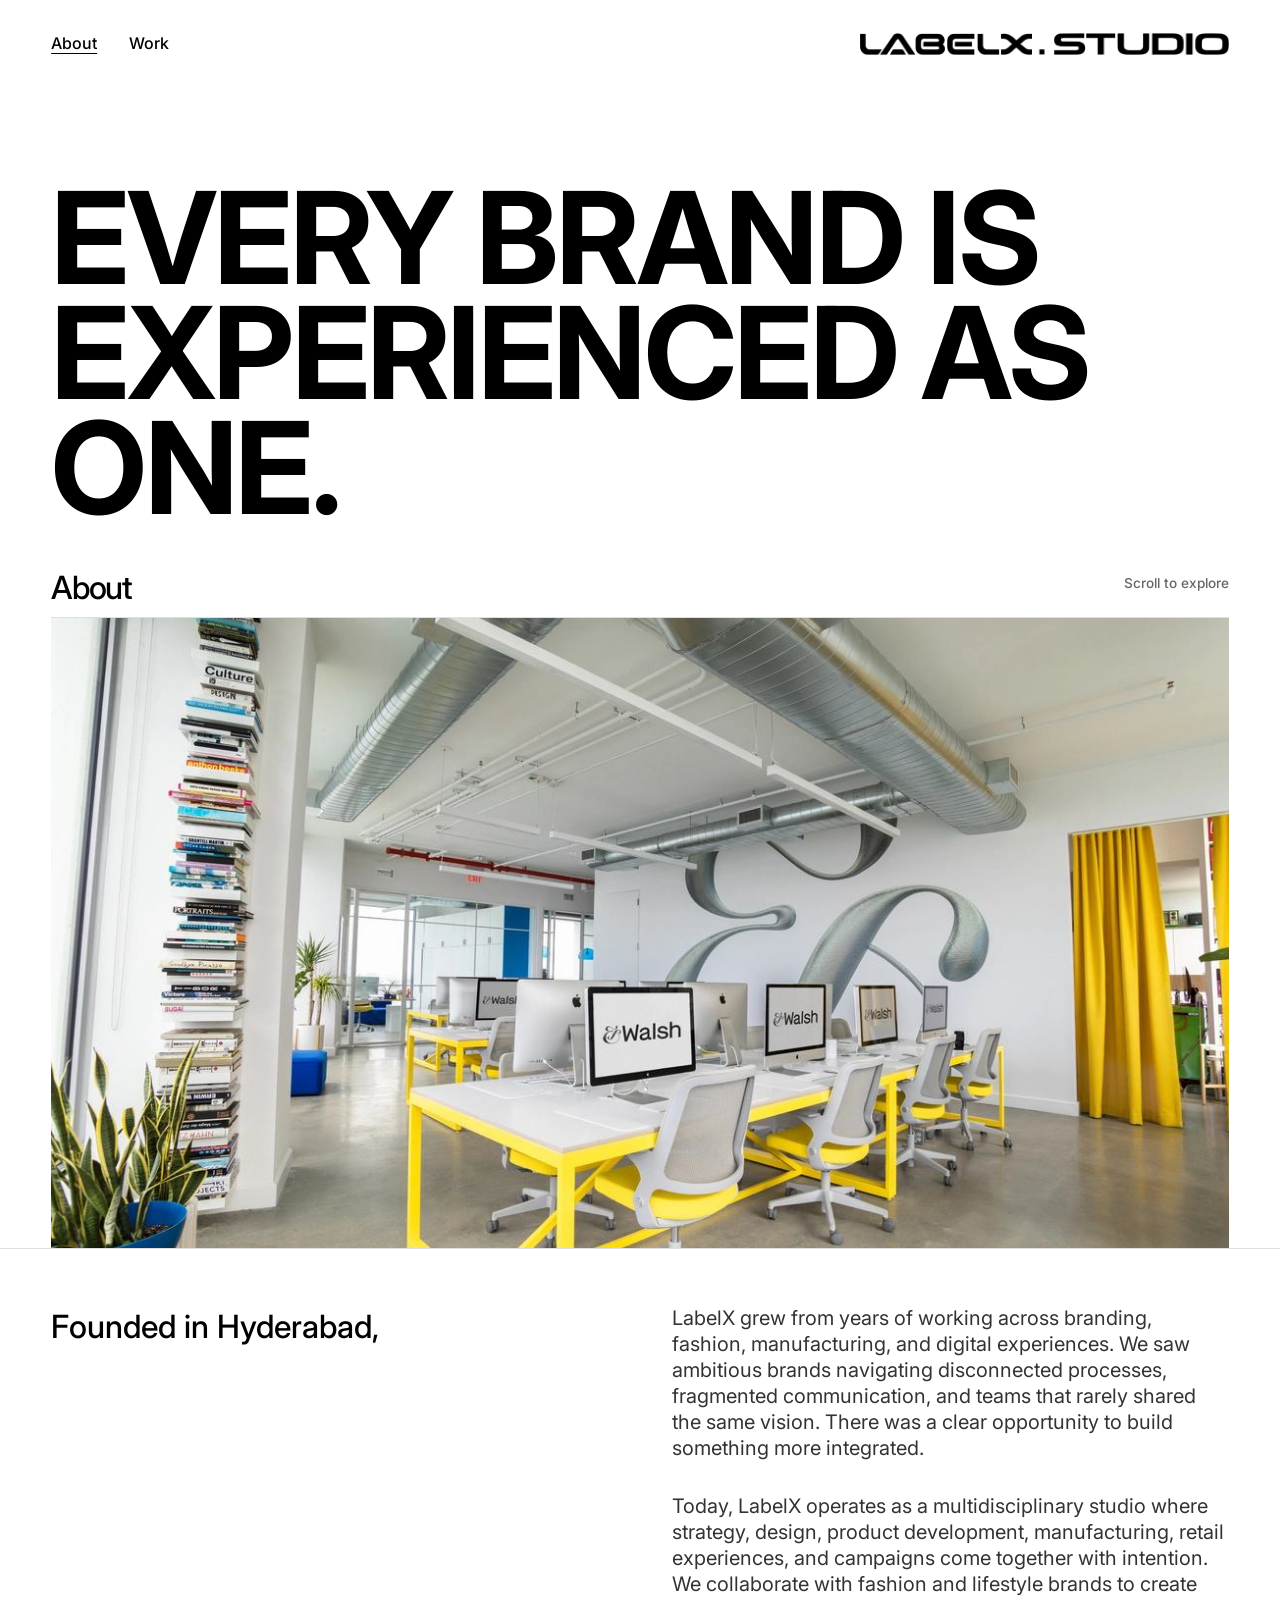
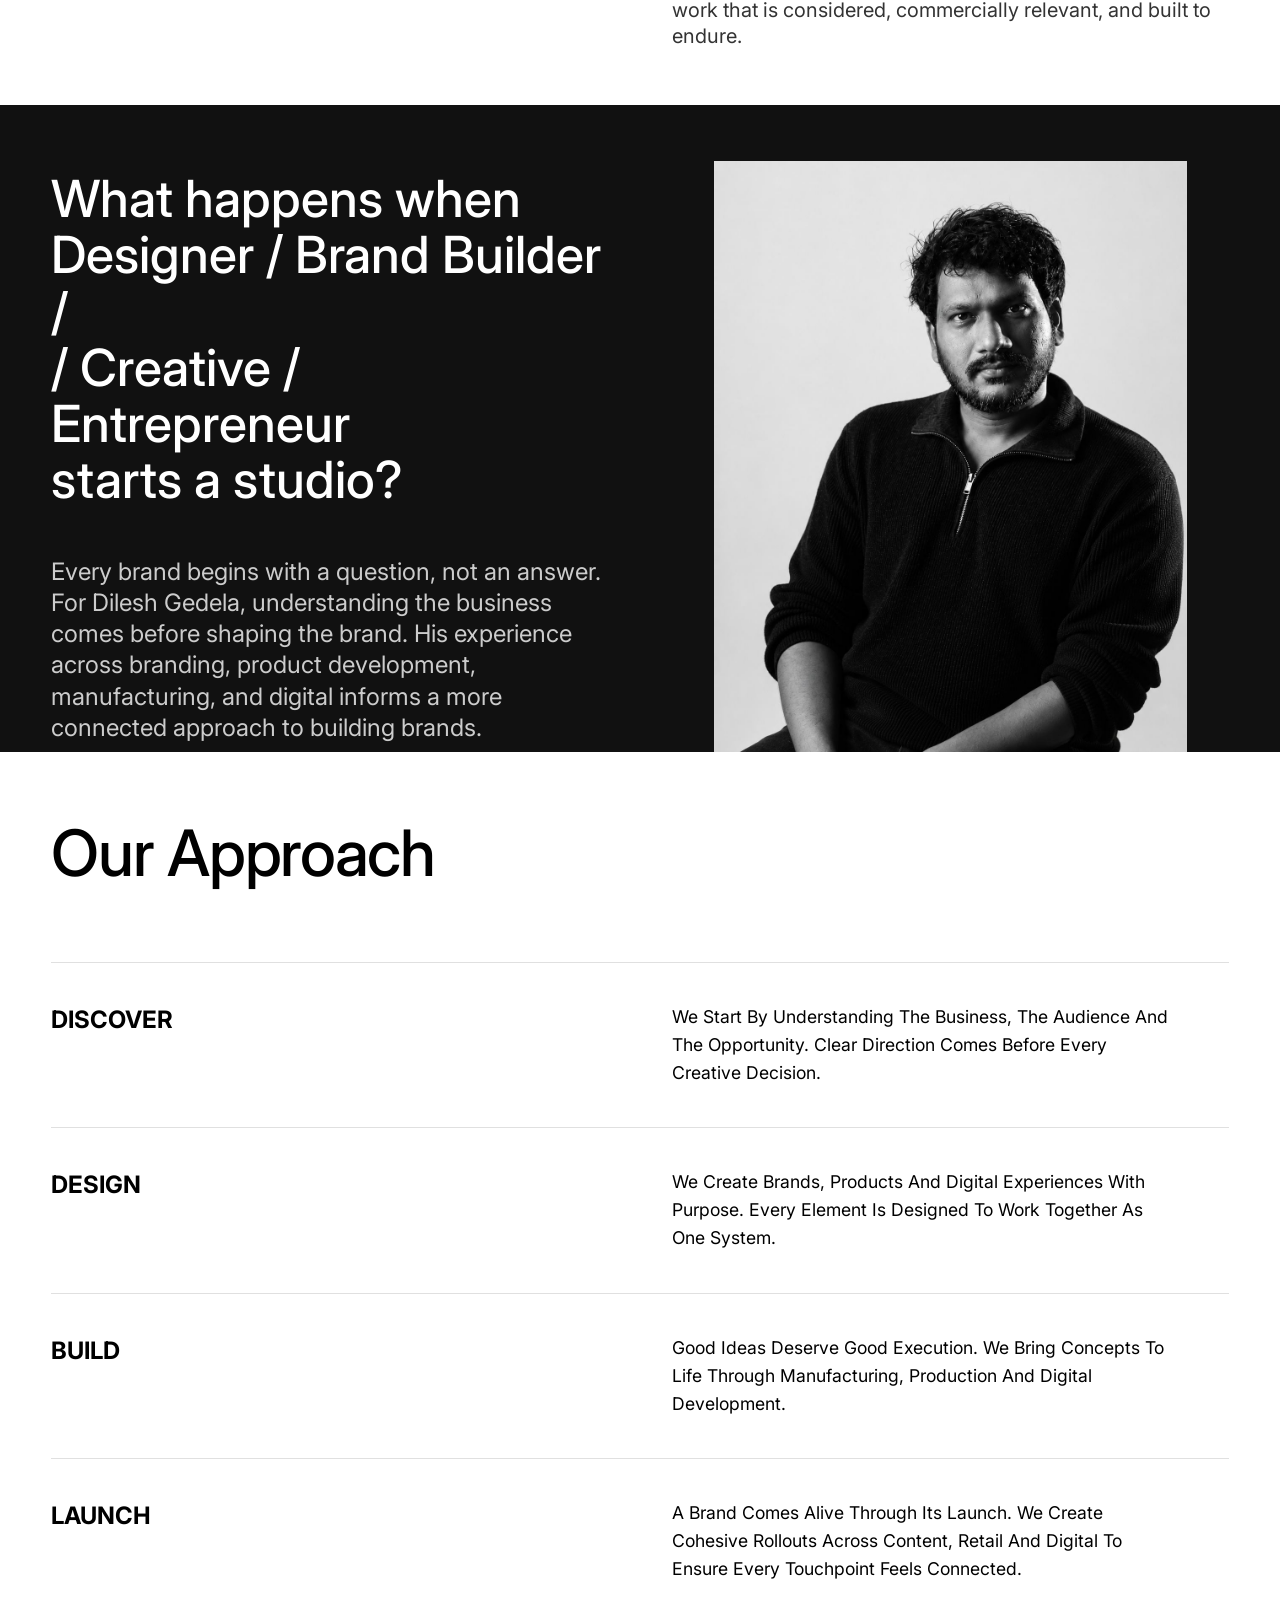
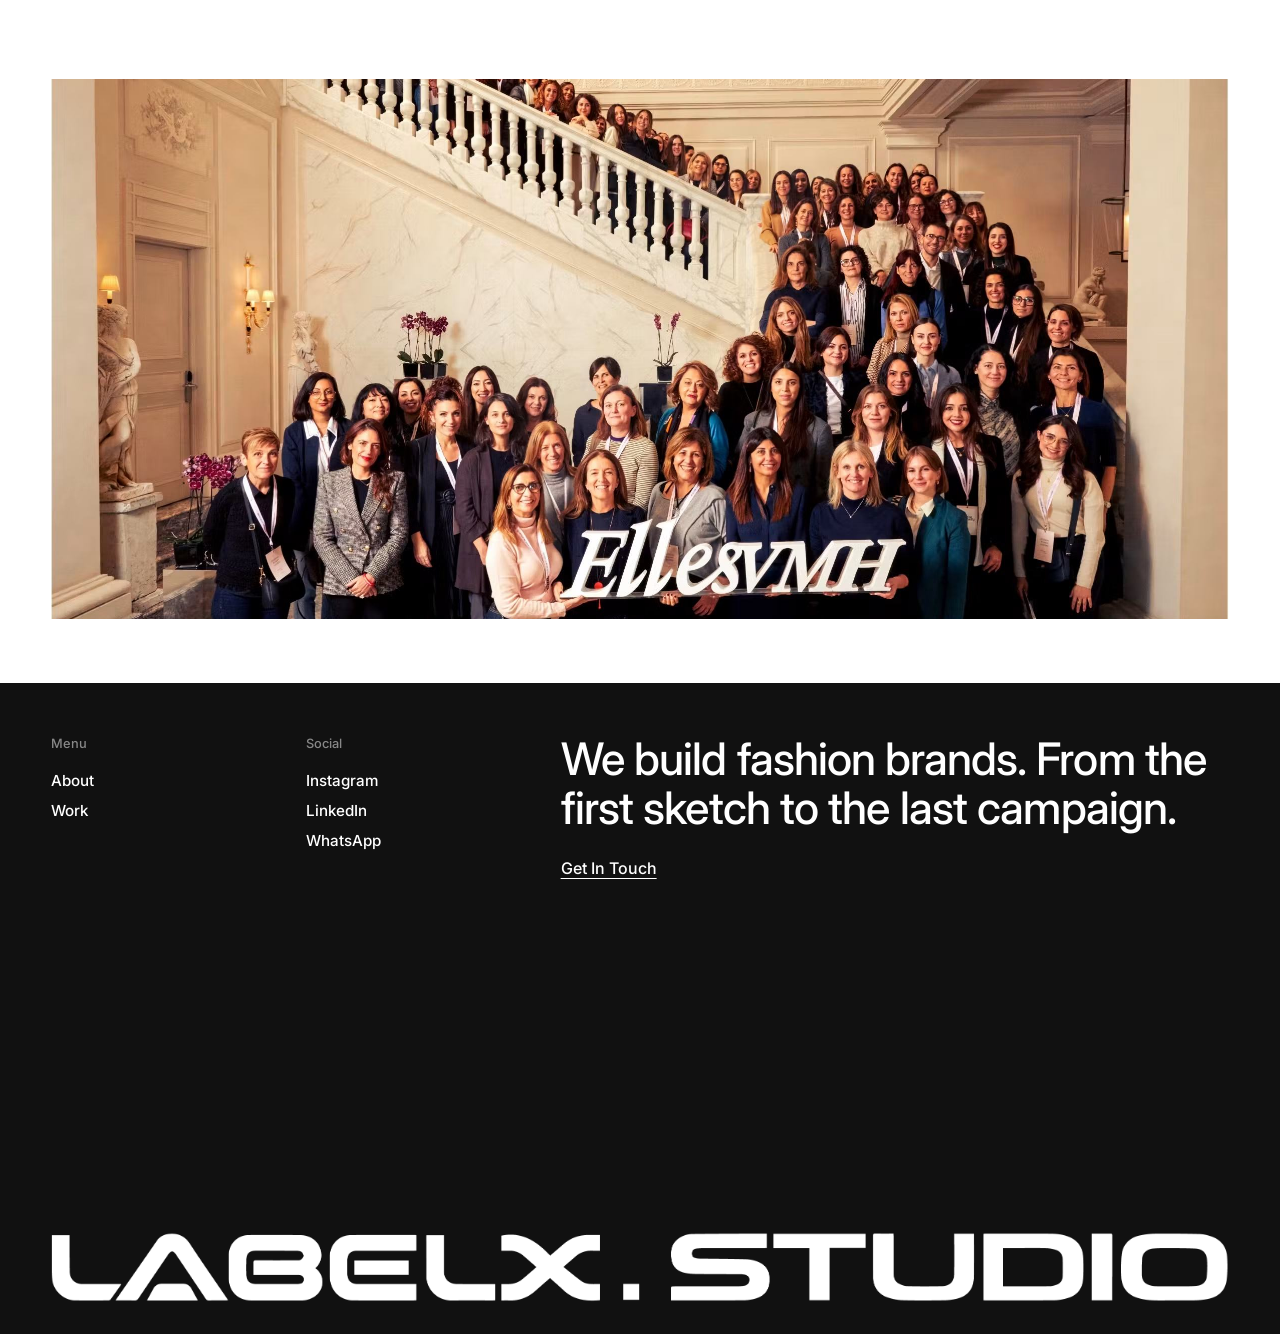
==== about.html @ 1903c041 "Add files via upload" ====
<!DOCTYPE html>
<html lang="en">

<head>
  <meta charset="UTF-8" />
  <meta name="viewport" content="width=device-width, initial-scale=1.0" />
  <title>About Ã¢â‚¬â€ LabelX Studio</title>
  <link href="https://fonts.googleapis.com/css2?family=Space+Grotesk:wght@300;400;500;600;700&display=swap"
    rel="stylesheet" />
  <link rel="stylesheet" href="styles.css" />
</head>

<body>

  <!-- Navigation -->
  <nav class="main-nav">
    <div class="nav-links">
      <a href="about.html" class="active">About</a>
      <a href="work.html">Work</a>
    </div>
    <div class="nav-logo">
      <a href="index.html">
        <img src="assets/images/Logo_Top.png" alt="LabelX Studio" style="height: 22px; object-fit: contain;">
      </a>
    </div>
    <div class="hamburger"><span></span><span></span><span></span></div>
  </nav>

  <!-- Hero Section -->
  <section class="labelx-about-hero">
    <div class="hero-top-section">
      <div class="hero-right-text">
        <p>EVERY BRAND IS EXPERIENCED AS ONE.</p>
      </div>
    </div>
    <div class="hero-bottom-section">
      <h1 class="huge-about-text">About</h1>
      <span class="scroll-explore-text">Scroll to explore</span>
    </div>
    <div class="labelx-hero-image">
      <img src="assets/images/about_us_img0.jpeg" alt="LabelX Studio Space" />
    </div>
  </section>

  <!-- Introduction Block -->
  <section class="labelx-intro-block">
    <div class="labelx-intro-grid">
      <div class="intro-left">
        <h2>Founded in Hyderabad,</h2>
      </div>
      <div class="intro-right">
        <p>LabelX grew from years of working across branding, fashion, manufacturing, and digital experiences. We saw
          ambitious brands navigating disconnected processes, fragmented communication, and teams that rarely shared the
          same vision. There was a clear opportunity to build something more integrated.</p>
        <p>Today, LabelX operates as a multidisciplinary studio where strategy, design, product development,
          manufacturing, retail experiences, and campaigns come together with intention. We collaborate with fashion and
          lifestyle brands to create work that is considered, commercially relevant, and built to endure.</p>
      </div>
    </div>
  </section>

  <!-- Founder Section -->
  <section class="labelx-founder-section section-dark">
    <div class="founder-grid">
      <div class="founder-left">
        <h2 class="founder-question">What happens when<br>Designer / Brand Builder /<br>/ Creative /
          Entrepreneur<br>starts a studio?</h2>
        <div class="founder-bio" style="margin-top: 3rem;">
          <p>Every brand begins with a question, not an answer. For Dilesh Gedela, understanding the business comes
            before shaping the brand. His experience across branding, product development, manufacturing, and digital
            informs a more connected approach to building brands.</p>
        </div>
      </div>
      <div class="founder-right">
        <div class="founder-image-wrapper">
          <img src="assets/images/about_us_img2.jpeg" alt="Founder Portrait" />
        </div>
      </div>
    </div>
  </section>

  <!-- Our Approach Section -->
  <section class="labelx-approach-section">
    <h2 class="approach-header">Our Approach</h2>

    <div class="approach-list">
      <div class="approach-row">
        <div class="approach-col-title">
          <h1>DISCOVER</h1>
        </div>
        <div class="approach-col-text">
          <p>We Start By Understanding The Business, The Audience And The Opportunity. Clear Direction Comes Before
            Every Creative Decision.</p>
        </div>
      </div>

      <div class="approach-row">
        <div class="approach-col-title">
          <h1>DESIGN</h1>
        </div>
        <div class="approach-col-text">
          <p>We Create Brands, Products And Digital Experiences With Purpose. Every Element Is Designed To Work Together
            As One System.</p>
        </div>
      </div>

      <div class="approach-row">
        <div class="approach-col-title">
          <h1>BUILD</h1>
        </div>
        <div class="approach-col-text">
          <p>Good Ideas Deserve Good Execution. We Bring Concepts To Life Through Manufacturing, Production And Digital
            Development.</p>
        </div>
      </div>

      <div class="approach-row">
        <div class="approach-col-title">
          <h1>LAUNCH</h1>
        </div>
        <div class="approach-col-text">
          <p>A Brand Comes Alive Through Its Launch. We Create Cohesive Rollouts Across Content, Retail And Digital To
            Ensure Every Touchpoint Feels Connected.</p>
        </div>
      </div>
    </div>
  </section>

  <!-- Bottom Image Section -->
  <section class="about-bottom-image" style="padding: 0 var(--padding-x) 4rem;">
    <img src="assets/images/events_img0.jpeg" alt="LabelX Studio Image"
      style="width: 100%; height: 60vh; display: block; object-fit: cover; object-position: center;" />
  </section>

  <!-- Unified Footer -->
  <footer class="new-footer section-dark">
    <div class="footer-top-grid">
      <div class="footer-menu-col">
        <h4>Menu</h4>
        <ul>
          <li><a href="about.html">About</a></li>
          <li><a href="work.html">Work</a></li>
        </ul>
      </div>
      <div class="footer-social-col">
        <h4>Social</h4>
        <ul>
          <li><a href="https://instagram.com" target="_blank">Instagram</a></li>
          <li><a href="https://linkedin.com" target="_blank">LinkedIn</a></li>
          <li><a href="https://wa.me/919866984469" target="_blank">WhatsApp</a></li>
        </ul>
      </div>
      <div class="footer-hero-col">
        <h2>We build fashion brands. From the first sketch to the last campaign.</h2>
        <a href="contact.html" class="get-in-touch">Get In Touch</a>
      </div>
    </div>
    <div class="footer-bottom-logo">
      <img src="assets/images/Logo_Bottom.png" alt="LABELX.STUDIO" />
    </div>
  </footer>

  <script src="main.js"></script>
</body>

</html>
---- styles.css ----
/* ==========================================================================
   LABELX STUDIO - PIXEL PERFECT CSS OVERHAUL
   ========================================================================== */

@import url('https://fonts.googleapis.com/css2?family=Fragment+Mono&family=Inter:ital,opsz,wght@0,14..32,100..900;1,14..32,100..900&display=swap');

:root {
  /* Colors */
  --color-bg: #ffffff;
  --color-text: #000000;
  --color-bg-dark: #111111;
  --color-text-dark: #ffffff;

  /* Typography */
  --font-main: "Inter", "Helvetica Neue", Helvetica, Arial, sans-serif;
  --font-secondary: "Fragment Mono", monospace;

  /* Spacing */
  --nav-height: 80px;
  --padding-x: 4vw;
  --padding-y: 8vw;
  --padding-y-half: 4vw;
}

* {
  margin: 0;
  padding: 0;
  box-sizing: border-box;
}

html,
body {
  background-color: var(--color-bg);
  color: var(--color-text);
  font-family: var(--font-main);
  font-size: 16px;
  line-height: 1.4;
  -webkit-font-smoothing: antialiased;
  -moz-osx-font-smoothing: grayscale;
}

body {
  overflow-x: hidden;
  padding-top: 84px;
  /* Ensure content isn't hidden under the fixed nav */
}

img {
  max-width: 100%;
  display: block;
}

a {
  color: inherit;
  text-decoration: none;
}

ul {
  list-style: none;
}

/* ==========================================================================
   NAVIGATION
   ========================================================================== */
.main-nav {
  display: flex;
  justify-content: space-between;
  align-items: center;
  padding: 2rem var(--padding-x);
  background: var(--color-bg);
  position: fixed;
  /* Use fixed so it doesn't break with body overflow-x hidden */
  top: 0;
  left: 0;
  width: 100%;
  z-index: 9999;
  transition: transform 0.3s ease-in-out;
}

.nav-links {
  display: flex;
  gap: 2rem;
}

.nav-links a {
  font-size: 1rem;
  font-weight: 500;
  color: var(--color-text);
}

.nav-links a:hover,
.nav-links a.active {
  text-decoration: underline;
  text-underline-offset: 4px;
}

.nav-logo {
  height: 20px;
}

.hamburger {
  display: none;
  cursor: pointer;
  flex-direction: column;
  gap: 4px;
  z-index: 10001;
}

.hamburger span {
  width: 24px;
  height: 2px;
  background-color: var(--color-text);
  transition: all 0.3s ease;
}

.hamburger.active span:nth-child(1) {
  transform: translateY(6px) rotate(45deg);
}

.hamburger.active span:nth-child(2) {
  opacity: 0;
}

.hamburger.active span:nth-child(3) {
  transform: translateY(-6px) rotate(-45deg);
}

/* ==========================================================================
   COMMON COMPONENTS
   ========================================================================== */
.section-dark {
  background-color: var(--color-bg-dark);
  color: var(--color-text-dark);
}

.section-light {
  background-color: var(--color-bg);
  color: var(--color-text);
}

.container {
  padding: var(--padding-y) var(--padding-x);
}

.huge-headline {
  font-size: clamp(4rem, 10vw, 9rem);
  font-weight: 700;
  line-height: 0.9;
  letter-spacing: -0.02em;
  text-transform: uppercase;
}

.large-headline {
  font-size: clamp(3rem, 6vw, 5rem);
  font-weight: 600;
  line-height: 1;
  letter-spacing: -0.01em;
}

.medium-headline {
  font-size: clamp(2rem, 4vw, 3.5rem);
  font-weight: 500;
  line-height: 1.1;
}

.small-text {
  font-size: 0.9rem;
  line-height: 1.5;
}

/* Let's Talk Block */
.lets-talk-block {
  display: flex;
  justify-content: space-between;
  padding: var(--padding-y-half) var(--padding-x) var(--padding-y-half);
  align-items: flex-end;
}

.lets-talk-block .left {
  font-size: 0.85rem;
  text-transform: uppercase;
  letter-spacing: 1px;
  font-weight: 600;
}

.lets-talk-block .right {
  max-width: 400px;
  font-size: 1.1rem;
  line-height: 1.4;
  font-weight: 500;
}

/* Grid Layouts */
.grid-2 {
  display: grid;
  grid-template-columns: 1fr 1fr;
}

.grid-3 {
  display: grid;
  grid-template-columns: repeat(3, 1fr);
  gap: 2rem;
}

.grid-4 {
  display: grid;
  grid-template-columns: repeat(4, 1fr);
  gap: 0;
  /* Edge to edge images */
}

/* ==========================================================================
   UNIFIED FOOTER
   ========================================================================== */
.new-footer {
  background-color: var(--color-bg-dark);
  color: var(--color-text-dark);
  padding: var(--padding-y-half) var(--padding-x) 2rem;
  display: flex;
  flex-direction: column;
}

.footer-top-grid {
  display: grid;
  grid-template-columns: 1fr 1fr 3fr;
  gap: 2rem;
  margin-bottom: 20rem;
}

.footer-menu-col h4,
.footer-social-col h4 {
  font-size: 0.8rem;
  color: #888;
  margin-bottom: 1rem;
  font-weight: 500;
}

.footer-menu-col ul,
.footer-social-col ul {
  display: flex;
  flex-direction: column;
  gap: 0.5rem;
}

.footer-menu-col a,
.footer-social-col a {
  font-size: 0.95rem;
  color: #fff;
  font-weight: 500;
  transition: color 0.2s ease;
}

.footer-hero-col h2 {
  font-size: clamp(2rem, 3.5vw, 3rem);
  font-weight: 500;
  line-height: 1.1;
  margin-bottom: 1.5rem;
  letter-spacing: -0.02em;
}

.get-in-touch {
  font-size: 1rem;
  font-weight: 500;
  text-decoration: underline;
  text-underline-offset: 4px;
}

.footer-bottom-logo {
  width: 100%;
  margin-top: 2rem;
}

.footer-bottom-logo img {
  width: 100%;
  height: auto;
}

@media (max-width: 768px) {
  .footer-top-grid {
    grid-template-columns: 1fr 1fr;
    gap: 3rem;
    margin-bottom: 4rem;
  }

  .footer-hero-col {
    grid-column: 1 / -1;
  }
}

/* ==========================================================================
   INDEX PAGE SPECIFIC
   ========================================================================== */
.hero-section {
  padding: 0 var(--padding-x) 4rem;
}

.hero-section .huge-headline {
  width: 100%;
  margin-top: 2rem;
  /* Fixes overlap in mobile view by adding positive space */
}

@media (min-width: 769px) {
  .hero-section {
    padding-top: 2rem;
    /* Reduced space further for desktop */
  }

  .hero-section .huge-headline {
    margin-top: 0;
    /* Reset the mobile margin */
  }
}

.hero-image-wrapper {
  display: flex;
  justify-content: center;
  margin-top: 2rem;
}

.hero-image-wrapper img {
  width: 70%;
  aspect-ratio: 1/1;
  object-fit: cover;
}

.why-labelx {
  display: flex;
  min-height: 80vh;
  background: var(--color-bg-dark);
  color: var(--color-text-dark);
}

.why-labelx-left {
  flex: 1;
  padding: var(--padding-y) var(--padding-x);
  display: flex;
  flex-direction: column;
  justify-content: space-between;
}

.why-labelx-left p {
  max-width: 100%;
  font-size: 1.5rem;
  line-height: 1.4;
  color: #ccc;
  opacity: 0;
  transform: translateY(20px);
  transition: opacity 0.6s ease-out 0.2s, transform 0.6s ease-out 0.2s;
}

.why-labelx-left h2 {
  opacity: 0;
  transform: translateY(20px);
  transition: opacity 0.6s ease-out, transform 0.6s ease-out;
}

.why-labelx.in-view .why-labelx-left h2,
.why-labelx.in-view .why-labelx-left p {
  opacity: 1;
  transform: translateY(0);
}

.why-labelx-right {
  flex: 1;
  background: #ccc;
  /* fallback */
  overflow: hidden;
  opacity: 0;
  transition: opacity 0.8s ease-out 0.3s;
}

.why-labelx.in-view .why-labelx-right {
  opacity: 1;
}

.why-labelx-right img {
  width: 100%;
  height: 100%;
  object-fit: cover;
  transform: scale(1.15);
  transition: transform 1.5s cubic-bezier(0.2, 0.8, 0.2, 1) 0.3s;
}

.why-labelx.in-view .why-labelx-right img {
  transform: scale(1);
}

.selected-works-header {
  display: flex;
  justify-content: space-between;
  padding: 3rem var(--padding-x) 0.3rem;
  align-items: flex-start;
}

.selected-works-header h2 {
  font-size: clamp(2.25rem, 5vw, 3.2rem);
  font-weight: 500;
}

.selected-works-header p {
  max-width: 300px;
  font-size: 0.95rem;
  font-weight: 500;
}

@media (max-width: 768px) {
  .selected-works-header {
    flex-direction: column;
    align-items: center;
    text-align: center;
    gap: 0;
    padding-bottom: 1.5rem;
    /* Adjusted space after the text */
  }

  .selected-works-header h2 {
    margin-bottom: 0;
  }

  .selected-works-header p {
    margin-top: -1rem;
    /* Drastically reduced visual space */
  }
}

.works-grid {
  display: grid;
  grid-template-columns: repeat(4, 1fr);
  gap: 10px;
  padding: 0 var(--padding-x) var(--padding-y-half);
  height: 70vh;
}

.work-item {
  position: relative;
  overflow: hidden;
}

.work-item img {
  width: 100%;
  height: 100%;
  object-fit: cover;
}

.work-overlay {
  position: absolute;
  top: 0;
  left: 0;
  width: 100%;
  height: 100%;
  padding: 3rem 1.5rem 1.5rem;
  background: rgba(0, 0, 0, 0.4);
  color: white;
  display: flex;
  flex-direction: column;
  justify-content: flex-end;
  opacity: 0;
  transition: opacity 0.3s ease;
}

.work-item:hover .work-overlay {
  opacity: 1;
}

.work-overlay h3 {
  font-size: 1.2rem;
  text-transform: uppercase;
  margin-bottom: 0.5rem;
  letter-spacing: 1px;
}

.work-overlay p {
  font-size: 0.75rem;
  text-transform: uppercase;
  letter-spacing: 0.5px;
}

/* Services Section (LabelX Style) */
.services-section {
  padding: var(--padding-y-half) var(--padding-x) var(--padding-y-half);
  min-height: 100vh;
  display: flex;
  flex-direction: column;
  justify-content: center;
  background-color: var(--color-bg);
  color: var(--color-text);
  border-top: 1px solid #e0e0e0;
}

.services-container {
  width: 100%;
}

.service-row {
  border-bottom: 1px solid rgba(0, 0, 0, 0.1);
  overflow: hidden;
  display: flex;
  flex-direction: column;
  background-color: #ffffff;
  /* White bg only */
  transition: background-color 0.3s ease;
}

.service-row:first-child {
  border-top: 1px solid rgba(0, 0, 0, 0.1);
}

.service-header {
  display: grid;
  grid-template-columns: 35% 1fr 50px;
  align-items: center;
  padding: 2.5rem 2vw;
  cursor: pointer;
  transition: background-color 0.3s ease;
}

.service-number {
  font-size: 2rem;
  font-weight: 500;
}

.service-title {
  font-size: clamp(1.8rem, 3.5vw, 2.5rem);
  font-weight: 500;
  text-transform: none;
  margin: 0;
  letter-spacing: -0.02em;
}

.service-icon {
  font-size: 2.5rem;
  font-weight: 300;
  text-align: right;
  transition: transform 0.3s ease;
}

/* Details Panel with Grid Animation */
.service-details {
  display: grid;
  grid-template-rows: 0fr;
  transition: grid-template-rows 0.5s cubic-bezier(0.4, 0, 0.2, 1);
}

.service-row.active .service-details {
  grid-template-rows: 1fr;
}

.service-details-inner {
  overflow: hidden;
  display: grid;
  grid-template-columns: 35% 1fr 50px;
  padding: 0 2vw 0;
  /* Animated below */
  opacity: 0;
  transition: opacity 0.5s ease;
}

.service-row.active .service-details-inner {
  padding: 0 2vw 4rem;
  opacity: 1;
}

.service-image {
  width: 100%;
  max-width: 400px;
  padding-right: 2rem;
}

.service-image img {
  width: 100%;
  aspect-ratio: 16/9;
  object-fit: cover;
}

.service-text {
  display: flex;
  flex-direction: column;
  gap: 2rem;
}

.service-text p {
  font-size: 0.95rem;
  color: #777;
  line-height: 1.5;
  max-width: 450px;
}

.service-text ul {
  list-style-type: disc;
  padding-left: 1.2rem;
}

.service-text li {
  font-size: 0.95rem;
  font-weight: 600;
  margin-bottom: 0.3rem;
  color: #222;
}

@media (max-width: 768px) {
  .service-header {
    grid-template-columns: 60px 1fr 40px;
    padding: 1.5rem 0;
  }

  .service-details-inner {
    grid-template-columns: 1fr;
    gap: 2rem;
    padding: 0;
  }

  .service-row.active .service-details-inner {
    padding: 0 0 4rem;
  }

  .service-image {
    max-width: 100%;
    padding-right: 0;
  }

  .service-title {
    font-size: 1.5rem;
  }
}

/* ==========================================================================
   STATS / FULL STACK SECTION
   ========================================================================== */
.stats-section {
  position: relative;
  width: 100%;
  height: 80vh;
  min-height: 500px;
  overflow: hidden;
  display: flex;
  flex-direction: column;
  margin-bottom: 0;
}

.stats-bg-image {
  position: absolute;
  top: 0;
  left: 0;
  width: 100%;
  height: 100%;
  z-index: 0;
}

.stats-bg-image img {
  width: 100%;
  height: 100%;
  object-fit: cover;
}

.stats-content {
  position: relative;
  z-index: 1;
  display: flex;
  flex-direction: column;
  justify-content: space-between;
  height: 100%;
  width: 100%;
}

.stats-headline {
  color: white;
  font-size: clamp(3rem, 5vw, 4.5rem);
  font-weight: 600;
  line-height: 1;
  /* Tighter line spacing for when the text breaks */
  padding: 3rem var(--padding-x);
  margin: auto 0;
  /* Auto margin centers it vertically in the flex column */
  letter-spacing: -0.02em;
  text-align: center;
  /* Centered the headline horizontally */
}

.stats-bar {
  display: flex;
  background: rgba(0, 0, 0, 0.4);
  backdrop-filter: blur(5px);
  -webkit-backdrop-filter: blur(5px);
  border-top: 1px solid rgba(255, 255, 255, 0.1);
}

.stat-item {
  flex: 1;
  display: flex;
  flex-direction: column;
  justify-content: center;
  align-items: center;
  padding: 3rem 1rem;
  color: white;
  text-align: center;
}

.stat-divider {
  width: 1px;
  background-color: rgba(255, 255, 255, 0.2);
}

.stat-number {
  font-size: 3.5rem;
  font-weight: 600;
  margin-bottom: 0.5rem;
}

.stat-label {
  font-size: 0.9rem;
  font-weight: 500;
}

@media (max-width: 768px) {
  .stats-section {
    height: 70vh;
  }

  .stats-headline {
    padding-bottom: 4rem;
  }

  .stats-bar {
    flex-direction: row;
  }

  .stat-divider {
    width: 1px;
    height: auto;
  }

  .stat-item {
    padding: 1rem 0.5rem;
  }

  .stat-number {
    font-size: 2rem;
  }

  .stat-label {
    font-size: 0.75rem;
  }
}

/* ==========================================================================
   LABELX ABOUT PAGE
   ========================================================================== */
.labelx-about-hero {
  padding: 4rem var(--padding-x) 0;
}

.hero-top-section {
  display: block;
  margin-top: 2rem;
  margin-bottom: 2rem;
}

.hero-right-text p {
  font-size: clamp(4rem, 10vw, 9rem);
  font-weight: 700;
  line-height: 0.9;
  letter-spacing: -0.02em;
  text-transform: uppercase;
  margin: 0;
  color: var(--color-text);
}

.hero-bottom-section {
  display: flex;
  justify-content: space-between;
  align-items: flex-end;
  border-bottom: 1px solid #e0e0e0;
  padding-bottom: 1rem;
  padding-top: 1rem;
  margin-bottom: 0;
  /* Image sits right underneath */
}

.huge-about-text {
  font-size: clamp(1.25rem, 2.5vw, 2.5rem);
  line-height: 0.8;
  letter-spacing: -0.04em;
  font-weight: 500;
  margin: 0;
}

.scroll-explore-text {
  font-size: 0.85rem;
  font-weight: 500;
  color: #666;
  margin-bottom: 0.5rem;
}

.labelx-hero-image img {
  width: 100%;
  height: 70vh;
  object-fit: cover;
  display: block;
}

.labelx-intro-block {
  padding: 3.5rem var(--padding-x);
  border-top: 1px solid #e0e0e0;
}

.labelx-intro-grid {
  display: grid;
  grid-template-columns: 1fr 1fr;
  gap: 4rem;
}

.intro-left h2 {
  font-size: 2rem;
  font-weight: 500;
  margin: 0;
}

.intro-right p {
  font-size: 1.25rem;
  line-height: 1.3;
  margin-bottom: 2rem;
  color: #333;
}

.intro-right p:last-child {
  margin-bottom: 0;
}

.labelx-founder-section {
  padding: 3.5rem var(--padding-x);
  padding-bottom: 0;
}

.founder-grid {
  display: grid;
  grid-template-columns: 1fr 1fr;
  gap: 4rem;
  align-items: center;
}

.founder-question {
  font-size: clamp(2rem, 4vw, 3.5rem);
  line-height: 1.1;
  font-weight: 500;
  margin: 0;
}

.founder-image-wrapper {
  margin-bottom: 0;
}

.founder-image-wrapper img {
  width: 85%;
  margin: 0 auto;
  aspect-ratio: 4/5;
  object-fit: cover;
}

.founder-bio p {
  font-size: 1.5rem;
  line-height: 1.3;
  color: #ccc;
  margin: 0;
}

.labelx-approach-section {
  padding: 3.5rem var(--padding-x);
  background-color: var(--color-bg);
  color: var(--color-text);
}

.approach-header {
  font-size: clamp(3rem, 5vw, 4.5rem);
  margin-bottom: 4rem;
  font-weight: 500;
  letter-spacing: -0.02em;
}

.approach-list {
  display: flex;
  flex-direction: column;
}

.approach-row {
  display: grid;
  grid-template-columns: 1fr 1fr;
  gap: 4rem;
  padding: 2.5rem 0;
  border-top: 1px solid #e0e0e0;
}

.approach-col-title h3 {
  font-size: 1.2rem;
  font-weight: 600;
  margin: 0;
}

.approach-col-text p {
  font-size: 1.1rem;
  line-height: 1.6;
  margin: 0;
  max-width: 500px;
}

@media (max-width: 768px) {

  .hero-top-section,
  .labelx-intro-grid,
  .founder-grid,
  .approach-row {
    grid-template-columns: 1fr;
    gap: 2rem;
  }

  .hero-top-section {
    margin-bottom: 3rem;
  }

  .huge-about-text {
    font-size: 2rem;
    padding-top: 0rem;
  }

  .hero-right-text p {
    font-size: clamp(2rem, 10vw, 3.5rem);
    line-height: 1.1;
  }
}

/* ==========================================================================
   WORK PAGE SPECIFIC
   ========================================================================== */
/* ==========================================================================
   LABELX WORK PAGE
   ========================================================================== */
.labelx-work-hero {
  padding: 4rem var(--padding-x) 0;
  border-bottom: 1px solid #e0e0e0;
}

.huge-work-text {
  font-size: clamp(1.25rem, 2.5vw, 2.5rem);
  line-height: 0.8;
  letter-spacing: -0.04em;
  font-weight: 500;
  margin: 0;
}

.labelx-projects-section {
  padding: 2rem 0.5vw;
}

.projects-grid {
  display: grid;
  grid-template-columns: 1fr 1fr;
  gap: 4rem 0.5vw;
  max-width: 100%;
  margin: 0;
}

.project-card {
  display: flex;
  flex-direction: column;
  text-decoration: none;
  color: inherit;
  transition: transform 0.3s ease;
}

.project-card:hover {
  transform: translateY(-5px);
}

.project-image-wrapper {
  margin-top: 1.5rem;
  overflow: hidden;
}

.project-image-wrapper img {
  width: 100%;
  aspect-ratio: 16/9;
  object-fit: cover;
  transition: transform 0.5s ease;
}

.project-card:hover .project-image-wrapper img {
  transform: scale(1.03);
}

.project-title-wrapper {
  margin-bottom: 0.5rem;
}

.project-title {
  font-size: 1.5rem;
  font-weight: 500;
  margin: 0;
}

.project-subtitle {
  font-size: 0.9rem;
  color: #666;
  text-transform: uppercase;
  letter-spacing: 0.5px;
}

@media (max-width: 768px) {
  .projects-grid {
    grid-template-columns: 1fr;
    gap: 4rem;
  }
}

/* ==========================================================================
   EVENTS PAGE SPECIFIC
   ========================================================================== */
.events-hero {
  padding: 2rem var(--padding-x);
}

.events-hero-img {
  margin: 4rem var(--padding-x);
}

.events-hero-img img {
  width: 100%;
  max-height: 70vh;
  object-fit: cover;
}

.events-list {
  padding: 2rem var(--padding-x) var(--padding-y);
}

.events-list h2 {
  font-size: 3rem;
  margin-bottom: 3rem;
}

.events-grid-2 {
  display: grid;
  grid-template-columns: 1fr 1fr;
  gap: 3rem;
  margin-bottom: 6rem;
}

.event-card {
  position: relative;
}

.event-card-img-wrap {
  position: relative;
  margin-bottom: 1rem;
}

.event-card-img-wrap img {
  width: 100%;
  aspect-ratio: 1/1;
  object-fit: cover;
}

.badge {
  position: absolute;
  top: 1rem;
  right: 1rem;
  background: white;
  color: black;
  padding: 0.4rem 1rem;
  border-radius: 20px;
  font-size: 0.7rem;
  font-weight: 600;
  display: flex;
  align-items: center;
  gap: 5px;
}

.badge.dark {
  background: black;
  color: white;
}

.event-card h3 {
  font-size: 1.5rem;
  margin-bottom: 0.5rem;
}

.event-card p {
  font-size: 1rem;
  color: #333;
}

/* ==========================================================================
   TICKETS PAGE SPECIFIC
   ========================================================================== */
.tickets-hero {
  padding: 2rem var(--padding-x) 0;
}

.tickets-split {
  display: grid;
  grid-template-columns: 1fr 1fr;
  align-items: center;
}

.tickets-split-img img {
  width: 100%;
  height: 60vh;
  object-fit: cover;
}

.tickets-split-text {
  padding: 4rem;
}

.tickets-split-text h2 {
  font-size: 3rem;
  line-height: 1.1;
  margin-bottom: 4rem;
}

.tickets-split-text p {
  font-size: 1rem;
  text-transform: uppercase;
  margin-bottom: 0.5rem;
}

.tickets-split-text h4 {
  font-size: 1.1rem;
  font-weight: 400;
}

.tickets-details-bar {
  background: var(--color-bg-dark);
  color: var(--color-text-dark);
  display: grid;
  grid-template-columns: repeat(4, 1fr);
  padding: 3rem var(--padding-x);
}

.detail-item h4 {
  font-size: 0.9rem;
  text-transform: uppercase;
  margin-bottom: 1rem;
  color: #888;
}

.detail-item p {
  font-size: 1.2rem;
}

.attendees-section,
.speakers-section {
  padding: var(--padding-y) var(--padding-x);
}

.attendees-section h2,
.speakers-section h2 {
  font-size: 3rem;
  margin-bottom: 3rem;
}

.attendees-grid {
  display: grid;
  grid-template-columns: repeat(3, 1fr);
  gap: 2rem;
}

.attendees-grid p {
  font-size: 1.1rem;
}

.tickets-dark-split {
  display: grid;
  grid-template-columns: 1fr 1fr;
}

.tickets-dark-split>div {
  padding: var(--padding-y) var(--padding-x);
}

.dark-left {
  background: var(--color-bg-dark);
  color: var(--color-text-dark);
}

.dark-left h2 {
  font-size: 3rem;
  margin-bottom: 6rem;
}

.dark-left p {
  font-size: 1.1rem;
  line-height: 1.4;
  max-width: 300px;
}

.dark-right {
  background: #f5f5f5;
  color: black;
}

.dark-right h2 {
  font-size: 3rem;
  margin-bottom: 6rem;
}

.dark-right p {
  font-size: 1.1rem;
  line-height: 1.4;
}

.speakers-grid {
  display: grid;
  grid-template-columns: repeat(3, 1fr);
  gap: 2rem;
  margin-bottom: 4rem;
}

.speaker-card img {
  width: 100%;
  aspect-ratio: 3/4;
  object-fit: cover;
  margin-bottom: 1rem;
}

.speaker-card h3 {
  font-size: 1.2rem;
  margin-bottom: 0.2rem;
}

.speaker-card p {
  font-size: 0.9rem;
  color: #555;
}

.photo-collage {
  background: var(--color-bg-dark);
  color: white;
  padding: 10rem var(--padding-x);
  position: relative;
  min-height: 80vh;
  display: flex;
  align-items: center;
  justify-content: center;
}

.photo-collage .collage-text {
  font-size: clamp(2rem, 3.5vw, 4rem);
  line-height: 1.1;
  max-width: 900px;
  position: relative;
  z-index: 10;
  text-align: left;
}

.collage-images .c-img {
  position: absolute;
  object-fit: cover;
  z-index: 5;
}

.collage-images .c-img-1 {
  width: 25vw;
  max-width: 350px;
  top: 15%;
  left: 10%;
}

.collage-images .c-img-2 {
  width: 25vw;
  max-width: 350px;
  top: 10%;
  right: 15%;
}

.collage-images .c-img-3 {
  width: 20vw;
  max-width: 250px;
  bottom: 10%;
  left: 15%;
}

.collage-images .c-img-4 {
  width: 25vw;
  max-width: 350px;
  bottom: 5%;
  right: 10%;
}

.apply-form-section {
  padding: var(--padding-y) var(--padding-x);
}

.apply-form-content {
  display: grid;
  grid-template-columns: 1fr 1fr;
  gap: 6rem;
}

.apply-form h2 {
  font-size: 4rem;
  margin-bottom: 4rem;
}

.form-grid {
  display: grid;
  grid-template-columns: 1fr 1fr;
  gap: 2rem;
  margin-bottom: 2rem;
}

.form-group-half {
  grid-column: span 1;
}

.form-group-full {
  grid-column: 1 / -1;
}

.form-group input {
  width: 100%;
  padding: 10px 0;
  border: none;
  border-bottom: 1px solid #000;
  background: transparent;
  font-family: inherit;
  font-size: 1rem;
  outline: none;
}

.form-group input::placeholder {
  color: #000;
}

.file-upload-group {
  display: flex;
  border-bottom: 1px solid #000;
  align-items: center;
}

.file-upload-group input {
  border-bottom: none;
  flex: 1;
}

.upload-btn {
  background: black;
  color: white;
  border: none;
  width: 24px;
  height: 24px;
  border-radius: 50%;
  cursor: pointer;
}

.form-note-submit {
  display: flex;
  justify-content: space-between;
  align-items: flex-end;
  margin-top: 2rem;
}

.form-note {
  font-size: 0.8rem;
}

.form-note span {
  font-size: 1.2rem;
}

.submit-btn {
  background: black;
  color: white;
  border: none;
  padding: 12px 30px;
  font-family: inherit;
  cursor: pointer;
  font-size: 1rem;
}

.apply-form-img {
  text-align: right;
}

.apply-form-img img {
  width: 100%;
  max-width: 500px;
  display: inline-block;
}

/* ==========================================================================
   CONTACT PAGE SPECIFIC
   ========================================================================== */
.contact-hero {
  padding: 4rem var(--padding-x) 2rem;
}

.contact-hero h1 {
  font-size: clamp(4rem, 8vw, 8rem);
  font-weight: 500;
  white-space: nowrap;
}

.contact-content-split {
  display: grid;
  grid-template-columns: 1fr 1fr;
  padding: 2rem var(--padding-x) 8rem;
  gap: 4rem;
}

.contact-left-info {
  display: flex;
  flex-direction: column;
  gap: 2rem;
}

.contact-left-info h3 {
  font-size: 1.5rem;
  font-weight: 400;
  line-height: 1.3;
}

.contact-form-wrapper {
  max-width: 600px;
}

.contact-large-info {
  display: flex;
  flex-direction: row;
  justify-content: center;
  align-items: center;
  gap: 6rem;
  padding: 4rem var(--padding-x) 8rem;
}

.contact-large-info a {
  font-size: clamp(2rem, 4vw, 4rem);
  font-weight: 500;
  text-decoration: none;
  color: black;
  white-space: nowrap;
}

@media (max-width: 768px) {

  /* Global grids */
  .grid-2,
  .grid-3,
  .grid-4,
  .footer-top,
  .contact-grid,
  .tickets-split,
  .tickets-dark-split,
  .apply-form-section,
  .contact-info,
  .apply-form-content,
  .form-grid,
  .contact-content-split {
    grid-template-columns: 1fr !important;
  }

  /* Navigation */
  body {
    padding-top: 60px;
    /* Mobile nav is shorter */
  }

  .hamburger {
    display: flex;
    order: -1;
  }

  .main-nav {
    flex-direction: row;
    padding: 1rem var(--padding-x);
    justify-content: space-between;
    align-items: center;
  }

  .nav-logo {
    position: absolute;
    left: 50%;
    top: 50%;
    transform: translate(-50%, -50%);
    display: flex;
    align-items: center;
    justify-content: center;
  }

  .nav-logo img {
    height: 16px !important;
  }

  .nav-links {
    position: fixed;
    top: 0;
    left: 0;
    width: 100%;
    height: 100vh;
    background: var(--color-bg);
    flex-direction: column;
    justify-content: center;
    align-items: center;
    gap: 2rem;
    transform: translateY(-100%);
    transition: transform 0.4s ease-in-out;
    z-index: 10000;
  }

  .nav-links.active {
    transform: translateY(0);
  }

  .nav-links a {
    font-size: 1.8rem;
  }

  /* Hero / Typography adjustments */
  .huge-headline {
    font-size: clamp(2rem, 10vw, 3.5rem);
    text-align: center;
    margin-top: 3rem;
    line-height: 1.1;
  }

  .large-headline {
    font-size: clamp(1.8rem, 7vw, 2.5rem);
  }

  /* Let's Talk Block */
  .lets-talk-block {
    flex-direction: column;
    align-items: center;
    text-align: center;
    gap: 1.5rem;
  }

  /* Why LabelX */
  .why-labelx {
    flex-direction: column;
  }

  .why-labelx-right {
    min-height: 40vh;
  }

  /* Selected Works */
  .selected-works-header {
    flex-direction: column;
    gap: 1.5rem;
  }

  .works-grid {
    grid-template-columns: repeat(2, 1fr);
    height: auto;
    aspect-ratio: auto;
  }

  .work-item {
    aspect-ratio: 3/4;
  }

  /* Accordion */
  .accordion-scatter {
    height: auto;
    display: flex;
    flex-direction: column;
    align-items: flex-start;
  }

  .acc-btn {
    position: relative;
    top: auto !important;
    left: auto !important;
    right: auto !important;
    bottom: auto !important;
    margin-bottom: 1rem;
    font-size: 1.2rem !important;
  }

  .acc-content {
    position: relative;
    top: auto;
    left: auto;
    width: 100%;
  }

  /* Tickets Details Bar */
  .tickets-details-bar {
    grid-template-columns: repeat(2, 1fr);
    gap: 2rem;
  }

  /* Attendees / Speakers Grid */
  .attendees-grid,
  .speakers-grid {
    grid-template-columns: repeat(2, 1fr);
  }

  /* Photo Collage */
  .photo-collage {
    padding: 6rem var(--padding-x);
    min-height: 50vh;
  }

  .collage-images {
    display: none;
  }

  /* About Page */
  .about-text-block,
  .studio-founder,
  .approach-layout,
  .approach-grid {
    grid-template-columns: 1fr !important;
  }

  .about-text-block {
    gap: 1.5rem;
  }



  .founder-text {
    margin-left: 0;
  }

  .founder-image {
    margin-left: 0;
  }

  .pre-footer-cta::before {
    display: none;
  }

  .cta-copy {
    padding-top: 0;
  }

  .contact-button-wrapper {
    justify-content: center;
  }

  /* Contact Page */
  .contact-hero h1 {
    text-align: center;
    font-size: clamp(1.8rem, 10vw, 3.5rem);
  }

  .contact-large-info {
    flex-direction: column;
    align-items: center;
    gap: 2rem;
  }

  .contact-large-info a {
    font-size: clamp(1.2rem, 5vw, 2rem);
    white-space: nowrap;
  }

  .contact-left-info {
    flex-direction: row;
    justify-content: space-between;
    align-items: flex-start;
    text-align: left;
    gap: 1rem;
  }

  /* Footer Centering */
  .footer-hero-col h2 {
    font-size: clamp(1.5rem, 5vw, 2.2rem);
  }

  .footer-hero-col h2,
  .footer-hero-col a {
    text-align: center;
    display: block;
    margin: 0 auto 1.5rem auto;
  }

  .footer-social-col,
  .footer-menu-col {
    text-align: center;
  }

  .footer-social-col ul,
  .footer-menu-col ul {
    align-items: center;
  }
}

@media (max-width: 480px) {

  /* Even smaller screens */
  .works-grid,
  .tickets-details-bar,
  .attendees-grid,
  .speakers-grid {
    grid-template-columns: 1fr;
  }
}

/* ==========================================================================
   PROJECT DETAIL PAGE (DYNAMIC)
   ========================================================================== */
.project-detail-header {
  padding: 10rem var(--padding-x) 4rem;
  display: grid;
  grid-template-columns: repeat(4, 1fr);
  row-gap: 2rem;
}

.huge-project-title {
  grid-column: 1 / 5;
  font-size: clamp(5rem, 12vw, 10rem);
  font-weight: 500;
  line-height: 0.9;
  letter-spacing: -0.02em;
  margin: 0;
  text-transform: capitalize;
  opacity: 0;
  animation: fadeSlideUp 0.8s ease forwards 0.1s;
}

.project-tagline {
  grid-column: 3 / 5;
  font-size: clamp(1.2rem, 2vw, 1.8rem);
  color: #666;
  margin: 0 0 4rem 0;
  text-transform: uppercase;
  letter-spacing: 0.5px;
  opacity: 0;
  animation: fadeSlideUp 0.8s ease forwards 0.3s;
}

.project-metadata {
  grid-column: 1 / 5;
  display: grid;
  grid-template-columns: repeat(4, 1fr);
  gap: 1rem;
  border-top: 1px solid #000;
  padding-top: 2rem;
  opacity: 0;
  animation: fadeSlideUp 0.8s ease forwards 0.5s;
}

.meta-item {
  display: flex;
  flex-direction: column;
  gap: 0.5rem;
}

.meta-item:nth-child(4) {
  align-items: flex-end;
  text-align: right;
}

.meta-label {
  font-size: 0.8rem;
  font-family: var(--font-secondary);
  color: #888;
  text-transform: uppercase;
  letter-spacing: 1px;
}

.meta-value {
  font-size: 1rem;
  font-weight: 500;
}

.project-detail-hero img {
  width: 100%;
  max-height: 80vh;
  object-fit: cover;
  opacity: 0;
  animation: fadeSlideUp 1s ease forwards 0.7s;
}

@keyframes fadeSlideUp {
  from {
    opacity: 0;
    transform: translateY(20px);
  }

  to {
    opacity: 1;
    transform: translateY(0);
  }
}

.project-detail-content {
  display: grid;
  grid-template-columns: 1fr 3fr;
  gap: 4rem;
  padding: 6rem var(--padding-x);
}

.project-info-label h3 {
  font-size: 1rem;
  text-transform: uppercase;
  letter-spacing: 1px;
  color: #666;
}

.project-info-text p {
  font-size: clamp(1.5rem, 3vw, 2.5rem);
  line-height: 1.4;
  font-weight: 500;
  max-width: 1200px;
}

.project-detail-gallery {
  display: grid;
  grid-template-columns: 1fr 1fr;
  gap: 1.5vw;
  padding: 0 1.5vw 6rem;
}

.project-detail-gallery img {
  width: 100%;
  aspect-ratio: 4/5;
  object-fit: cover;
}

.project-detail-footer {
  padding: 4rem var(--padding-x) 8rem;
  text-align: center;
}

.back-to-work {
  font-size: 1.2rem;
  font-weight: 500;
  text-transform: uppercase;
  text-decoration: none;
  border-bottom: 1px solid #000;
  padding-bottom: 5px;
  transition: opacity 0.3s ease;
}

.back-to-work:hover {
  opacity: 0.5;
}

@media (max-width: 768px) {
  .project-detail-content {
    grid-template-columns: 1fr;
    gap: 2rem;
  }

  .project-detail-gallery {
    grid-template-columns: 1fr;
    padding: 0 var(--padding-x) 6rem;
  }
}

.project-related-section {
  padding: 6rem var(--padding-x) 2rem;
  border-top: 1px solid #000;
  margin-top: 4rem;
}

.related-title {
  font-size: clamp(2rem, 4vw, 3rem);
  font-weight: 500;
  margin-bottom: 4rem;
  text-transform: uppercase;
}
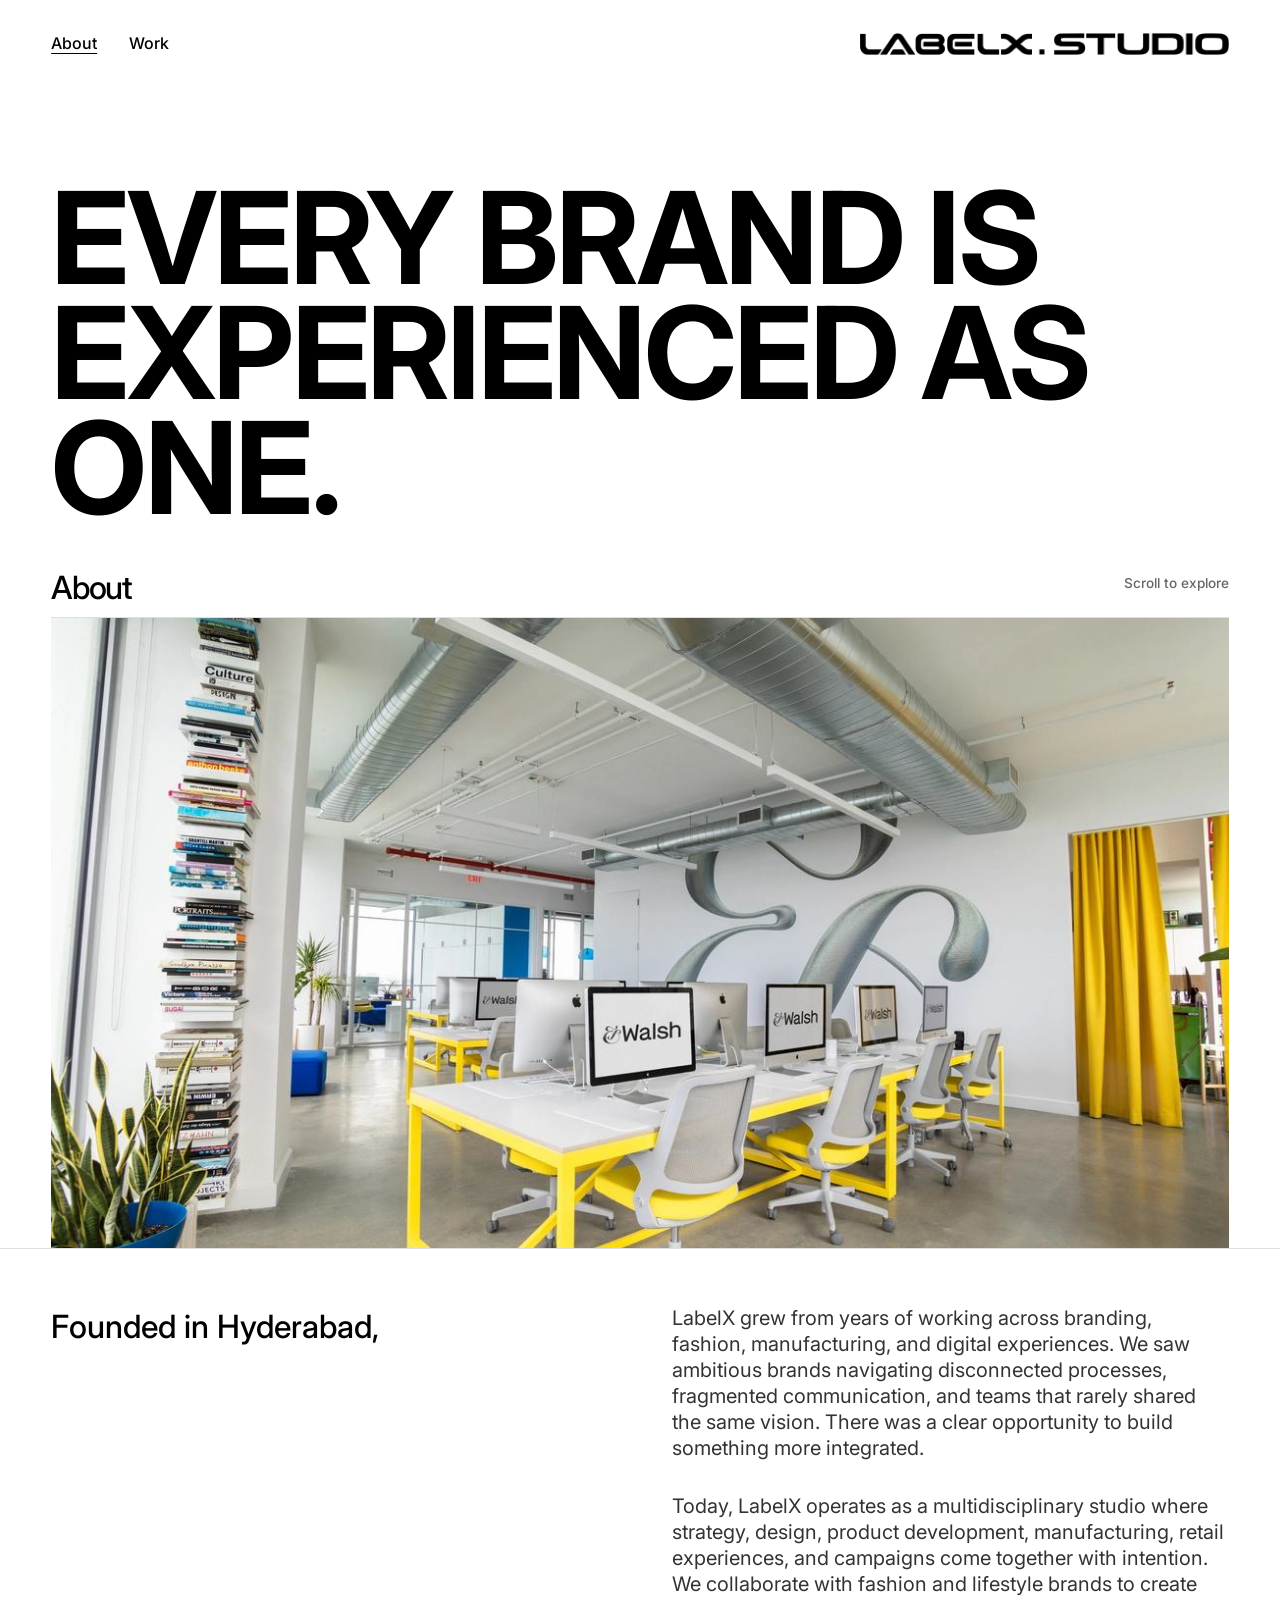
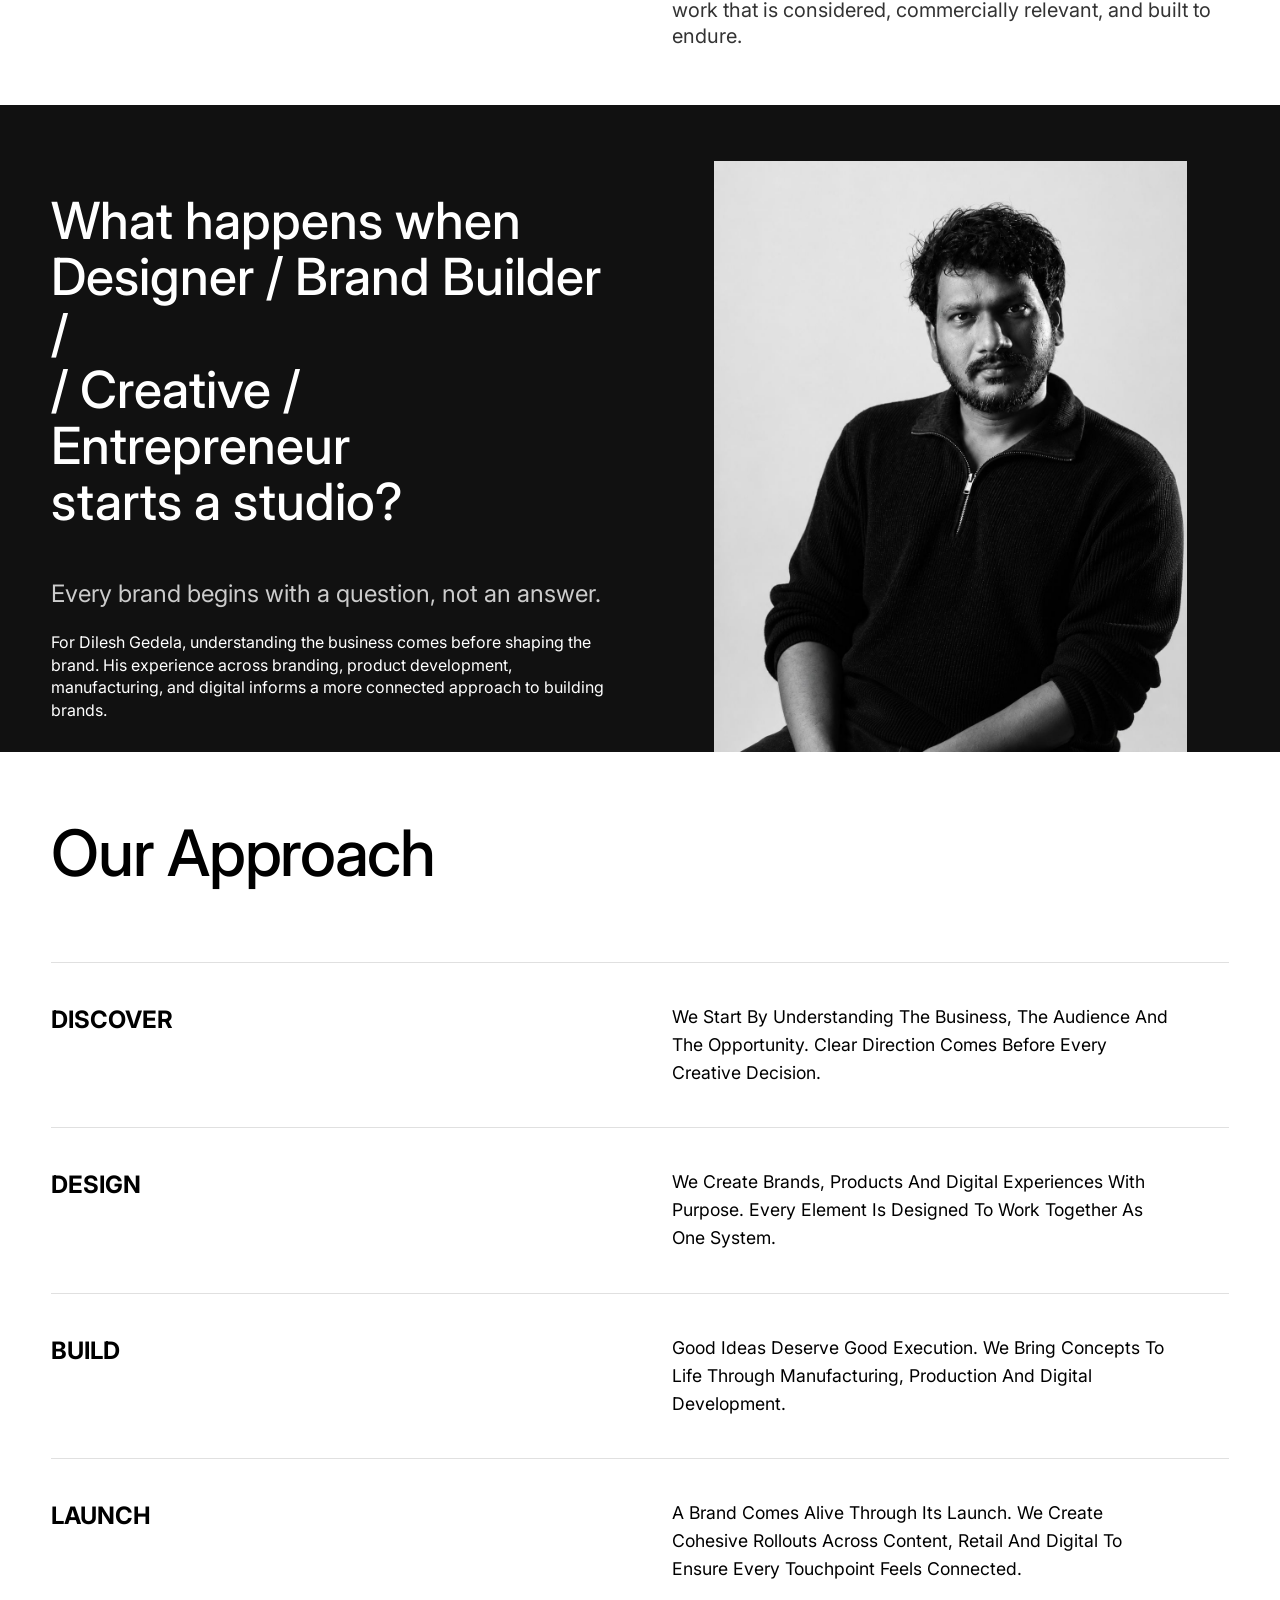
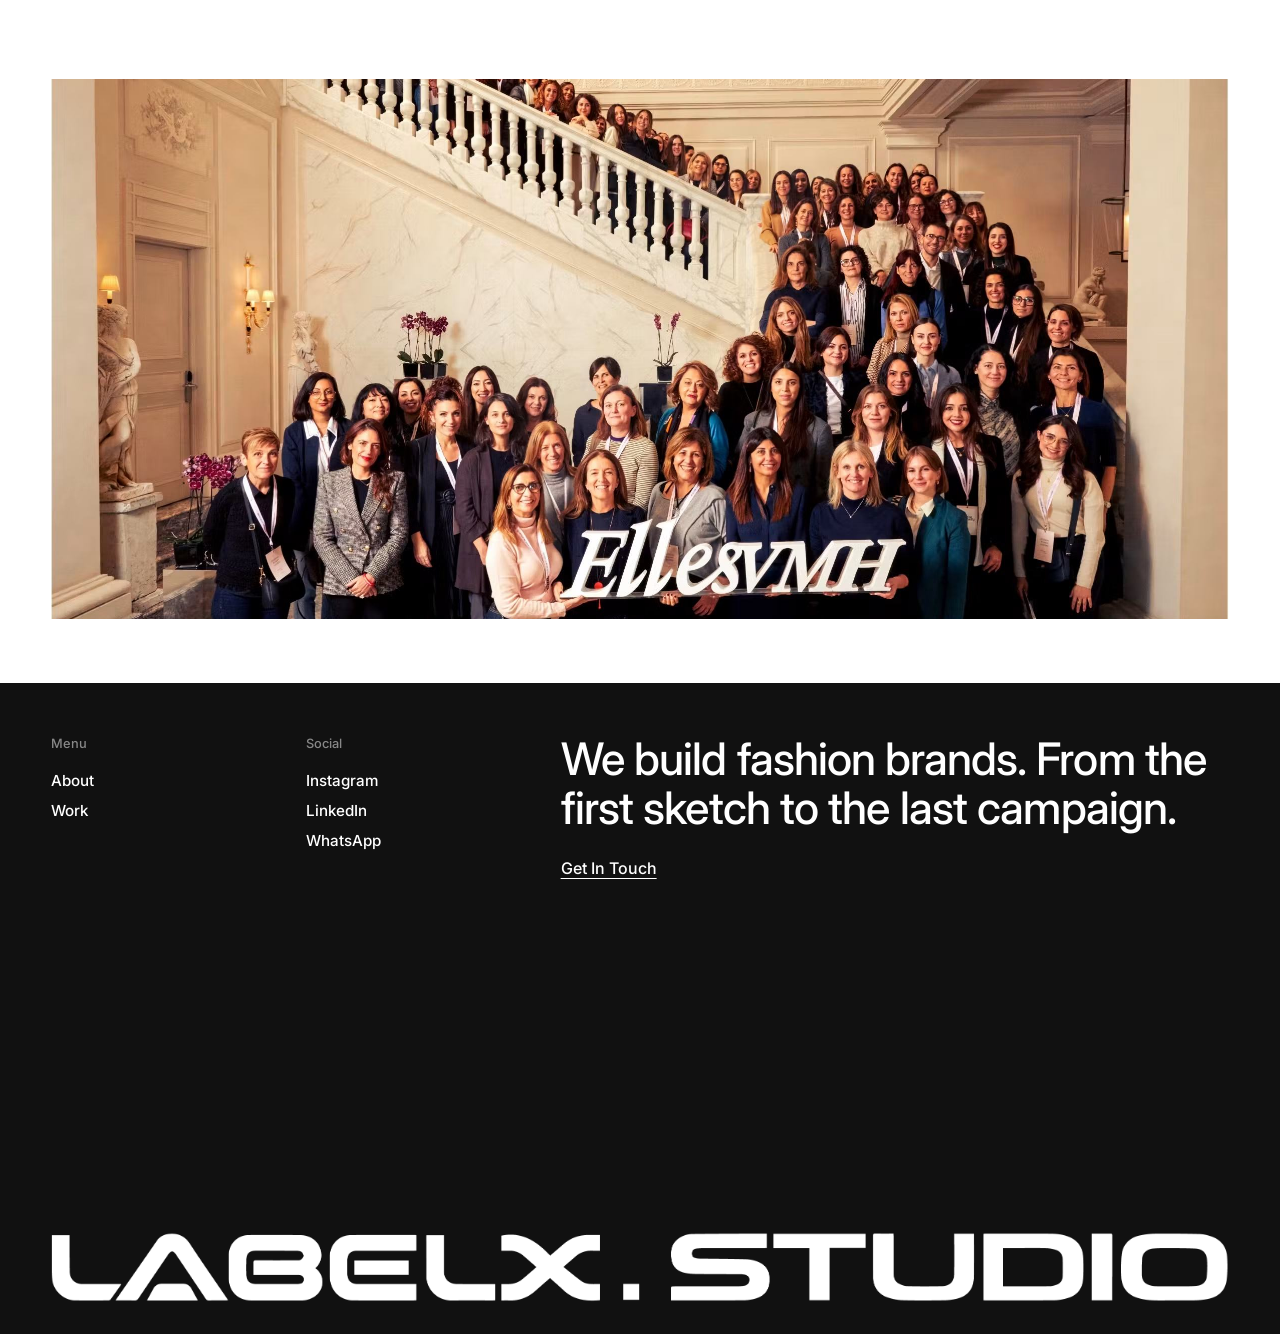
==== commit e88c0f3e: "Add files via upload" ====
--- a/about.html
+++ b/about.html
@@ -66,9 +66,10 @@
         <h2 class="founder-question">What happens when<br>Designer / Brand Builder /<br>/ Creative /
           Entrepreneur<br>starts a studio?</h2>
         <div class="founder-bio" style="margin-top: 3rem;">
-          <p>Every brand begins with a question, not an answer. For Dilesh Gedela, understanding the business comes
-            before shaping the brand. His experience across branding, product development, manufacturing, and digital
-            informs a more connected approach to building brands.</p>
+          <p>Every brand begins with a question, not an answer.</p> <br> </p>For Dilesh Gedela, understanding the
+          business comes
+          before shaping the brand. His experience across branding, product development, manufacturing, and digital
+          informs a more connected approach to building brands.</p>
         </div>
       </div>
       <div class="founder-right">
@@ -146,7 +147,7 @@
         <h4>Social</h4>
         <ul>
           <li><a href="https://instagram.com" target="_blank">Instagram</a></li>
-          <li><a href="https://linkedin.com" target="_blank">LinkedIn</a></li>
+          <li><a href="https://www.linkedin.com/company/labelx-studio" target="_blank">LinkedIn</a></li>
           <li><a href="https://wa.me/919866984469" target="_blank">WhatsApp</a></li>
         </ul>
       </div>
--- a/styles.css
+++ b/styles.css
@@ -319,7 +319,7 @@
 }
 
 .hero-image-wrapper img {
-  width: 70%;
+  width: 40%;
   aspect-ratio: 1/1;
   object-fit: cover;
 }
@@ -1523,6 +1523,10 @@
     line-height: 1.1;
   }
 
+  .hero-image-wrapper img {
+    width: 90%;
+  }
+
   .large-headline {
     font-size: clamp(1.8rem, 7vw, 2.5rem);
   }
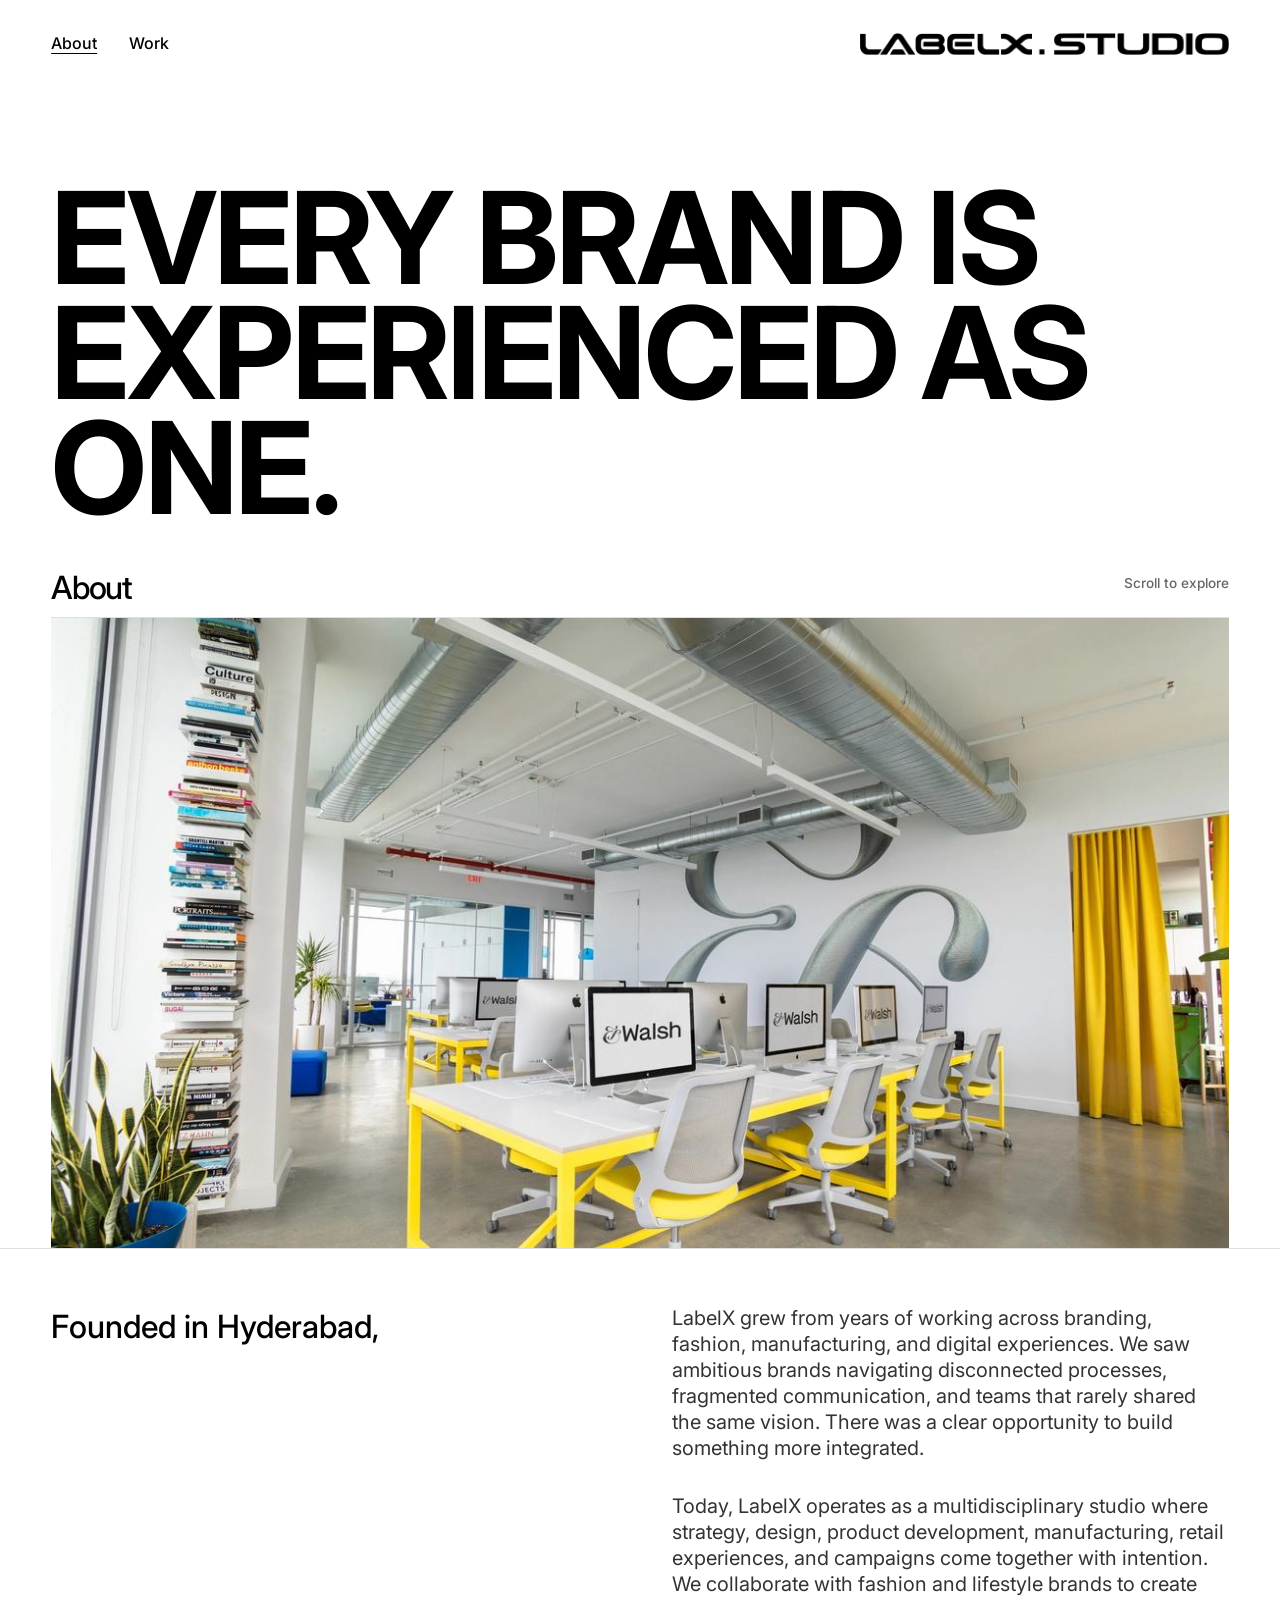
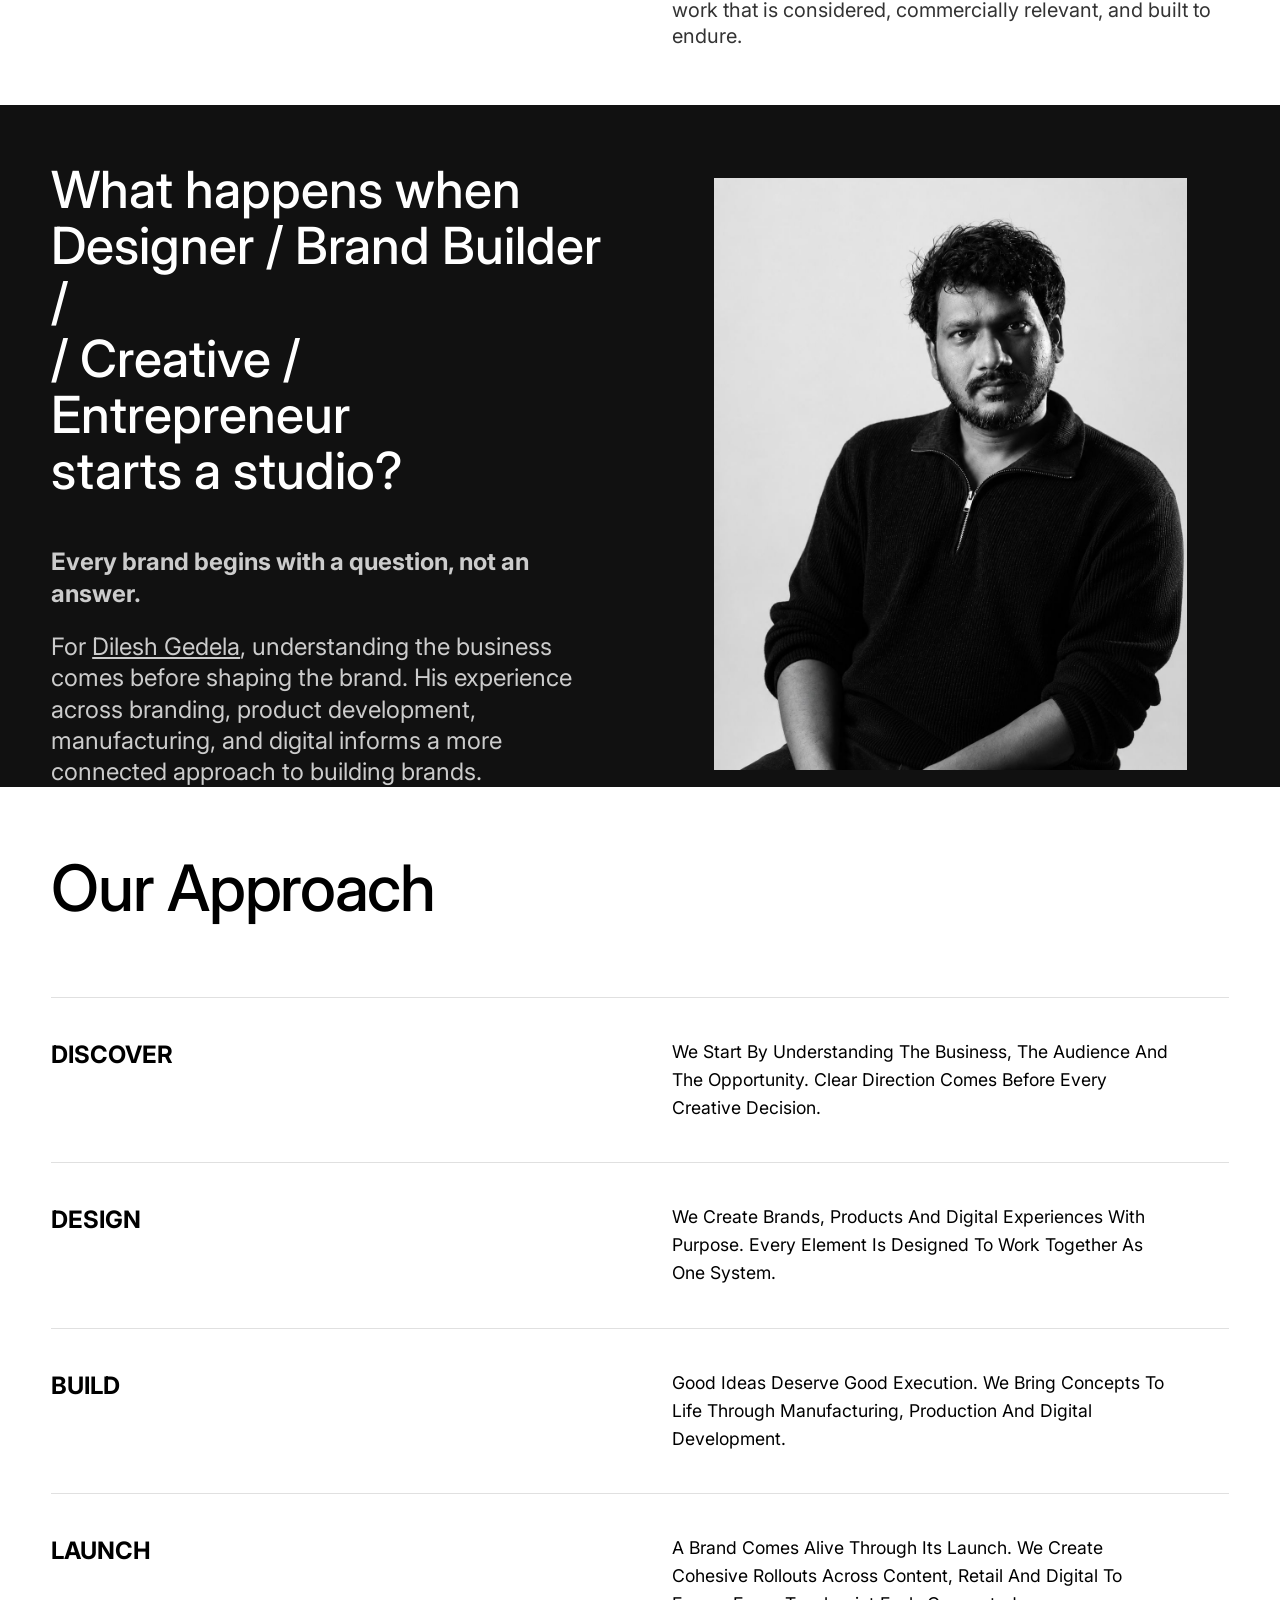
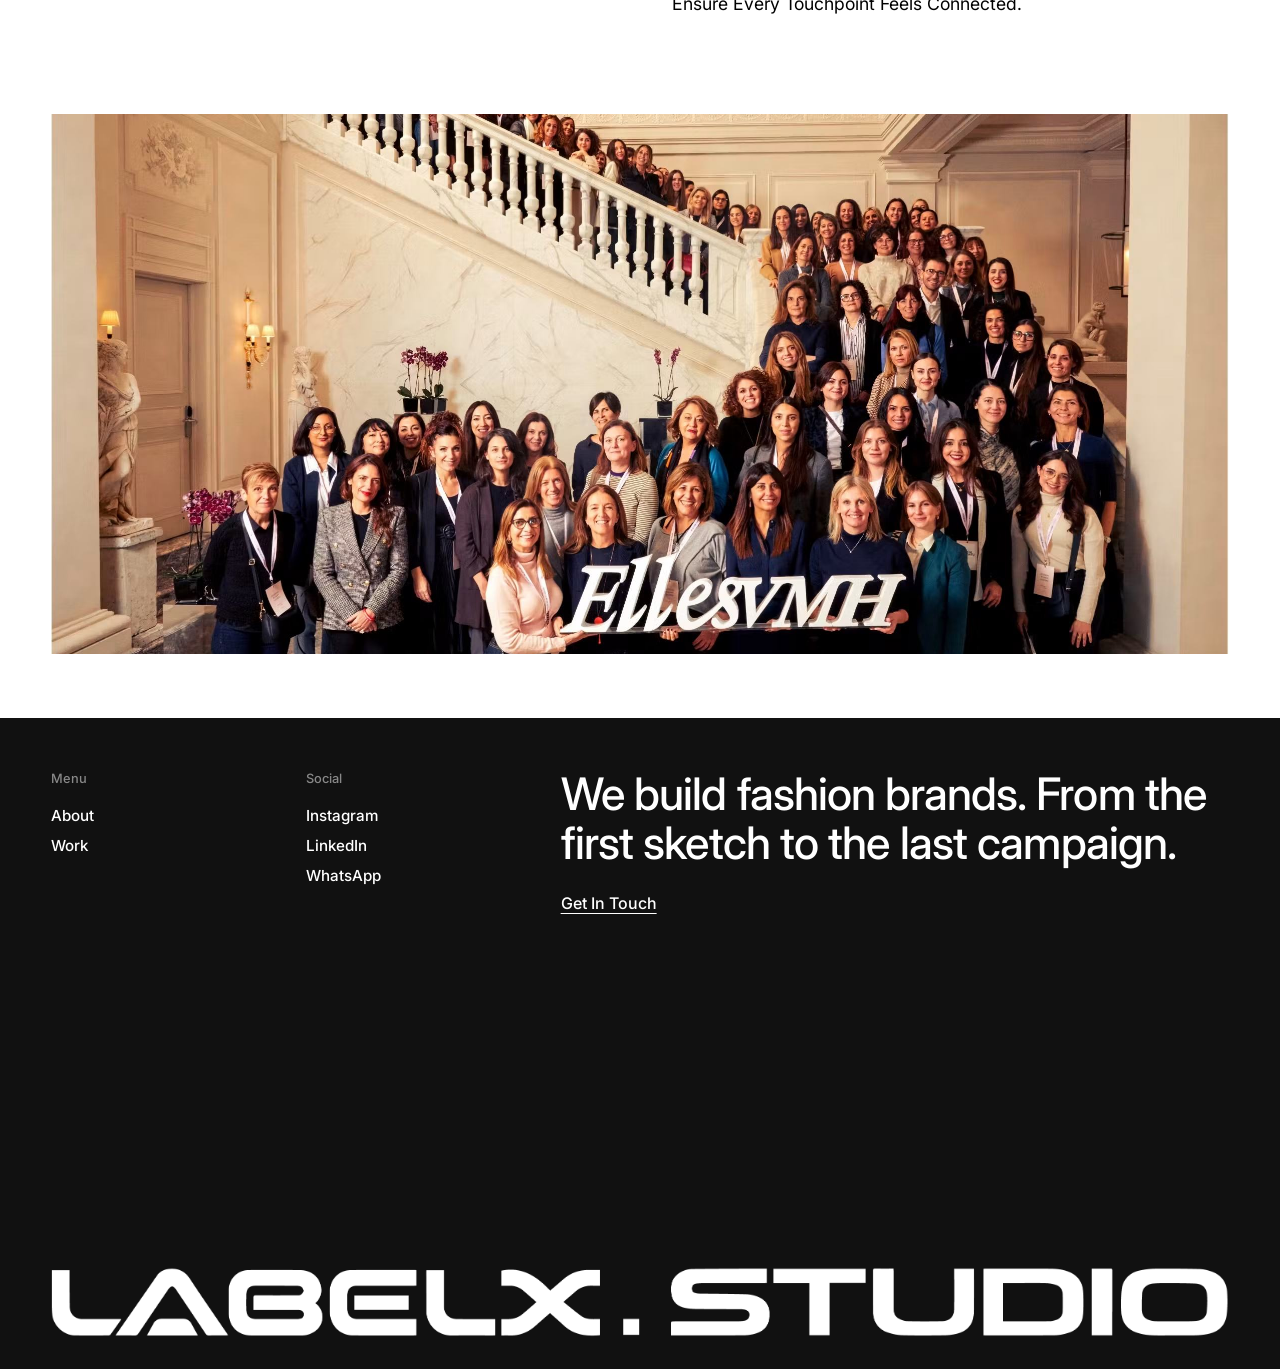
==== commit bd685f25: "Add files via upload" ====
--- a/about.html
+++ b/about.html
@@ -66,10 +66,11 @@
         <h2 class="founder-question">What happens when<br>Designer / Brand Builder /<br>/ Creative /
           Entrepreneur<br>starts a studio?</h2>
         <div class="founder-bio" style="margin-top: 3rem;">
-          <p>Every brand begins with a question, not an answer.</p> <br> </p>For Dilesh Gedela, understanding the
-          business comes
-          before shaping the brand. His experience across branding, product development, manufacturing, and digital
-          informs a more connected approach to building brands.</p>
+          <p><B>Every brand begins with a question, not an answer.</B></p> <br>
+          <p>For <U>Dilesh Gedela</U>, understanding the
+            business comes
+            before shaping the brand. His experience across branding, product development, manufacturing, and digital
+            informs a more connected approach to building brands.</p>
         </div>
       </div>
       <div class="founder-right">
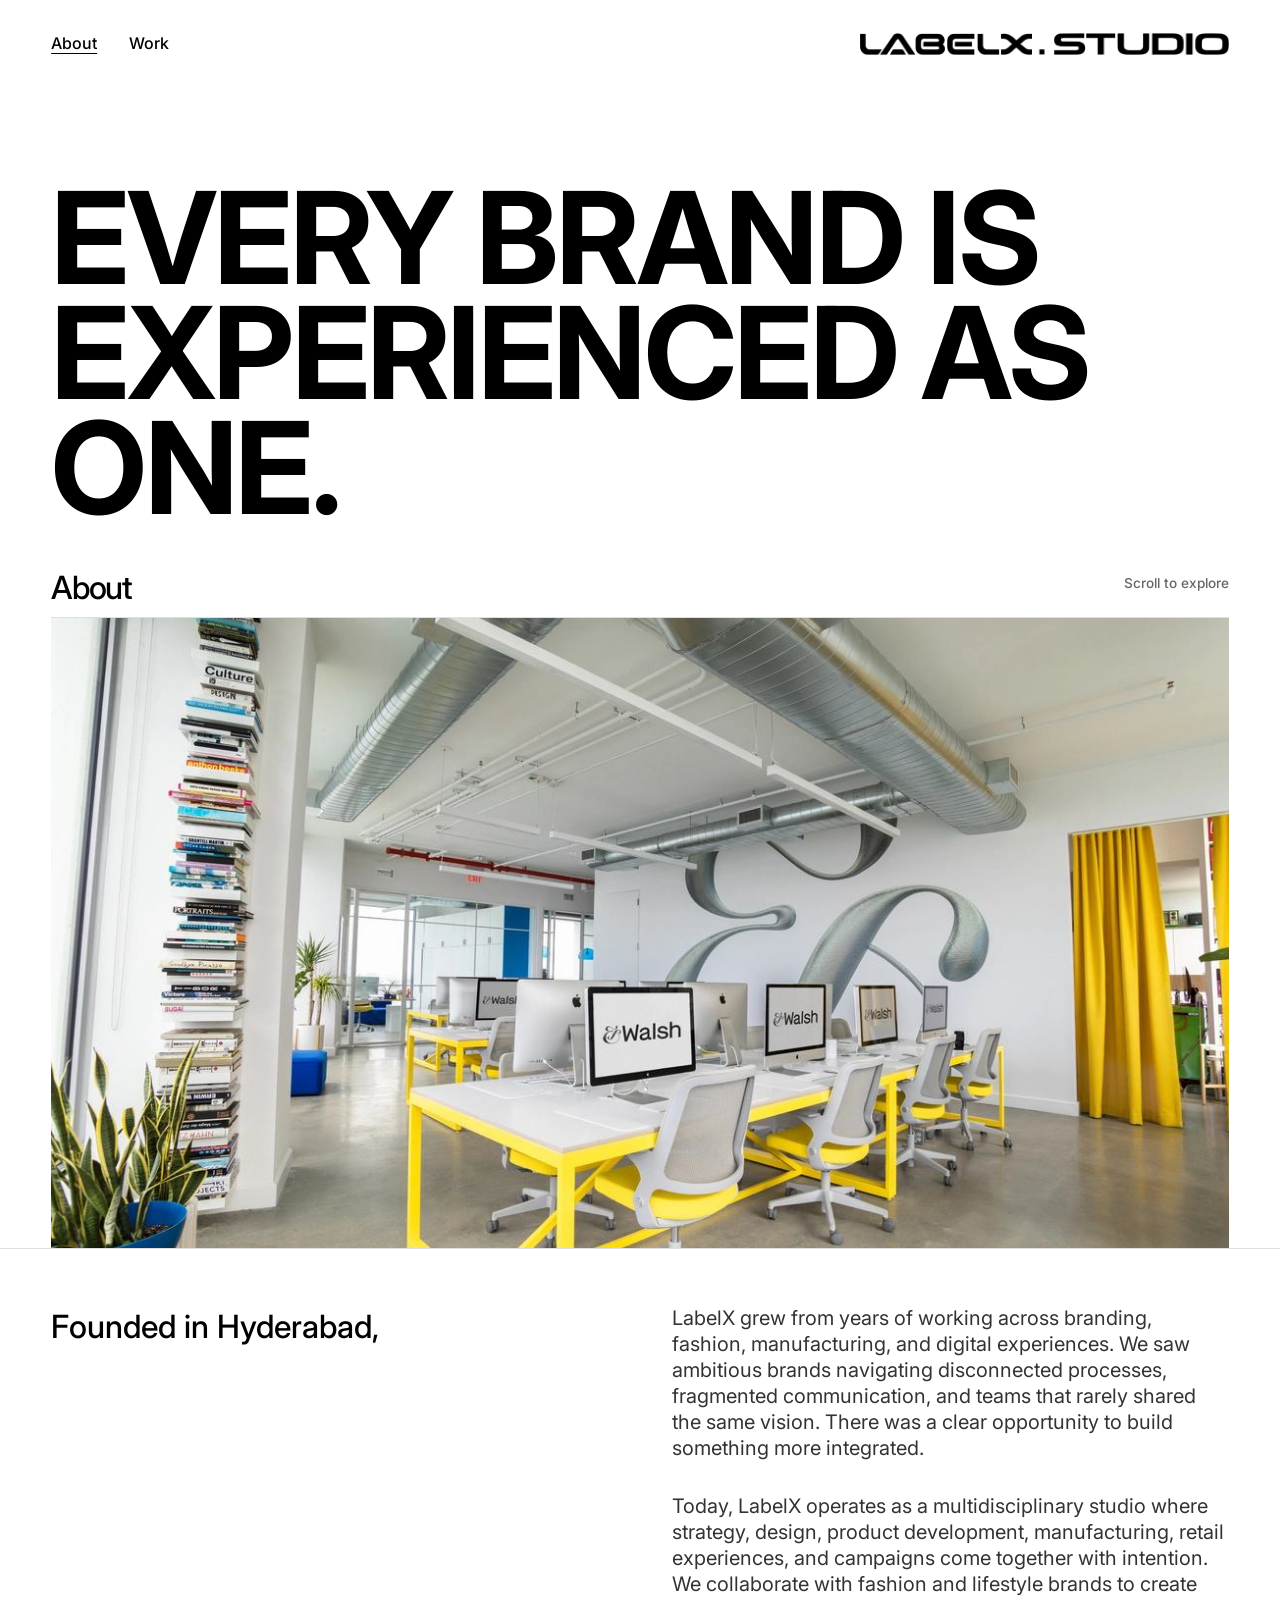
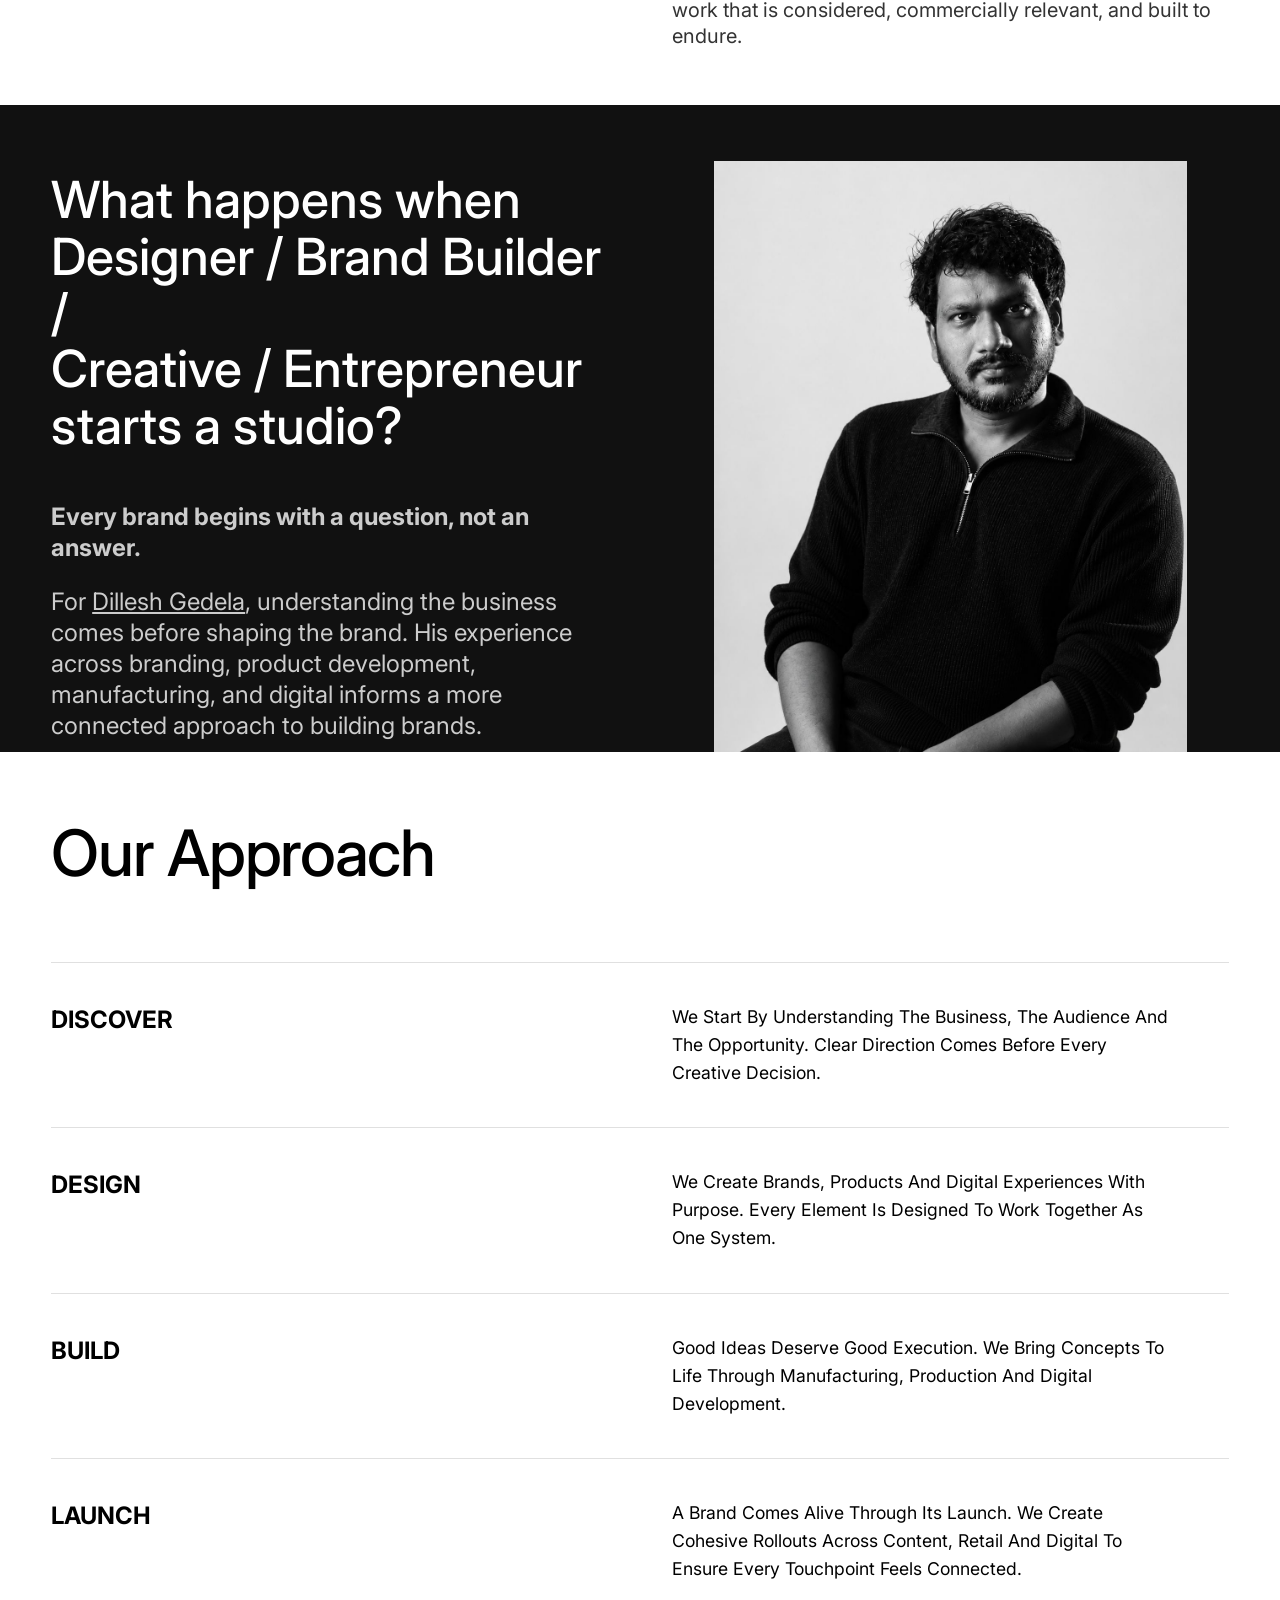
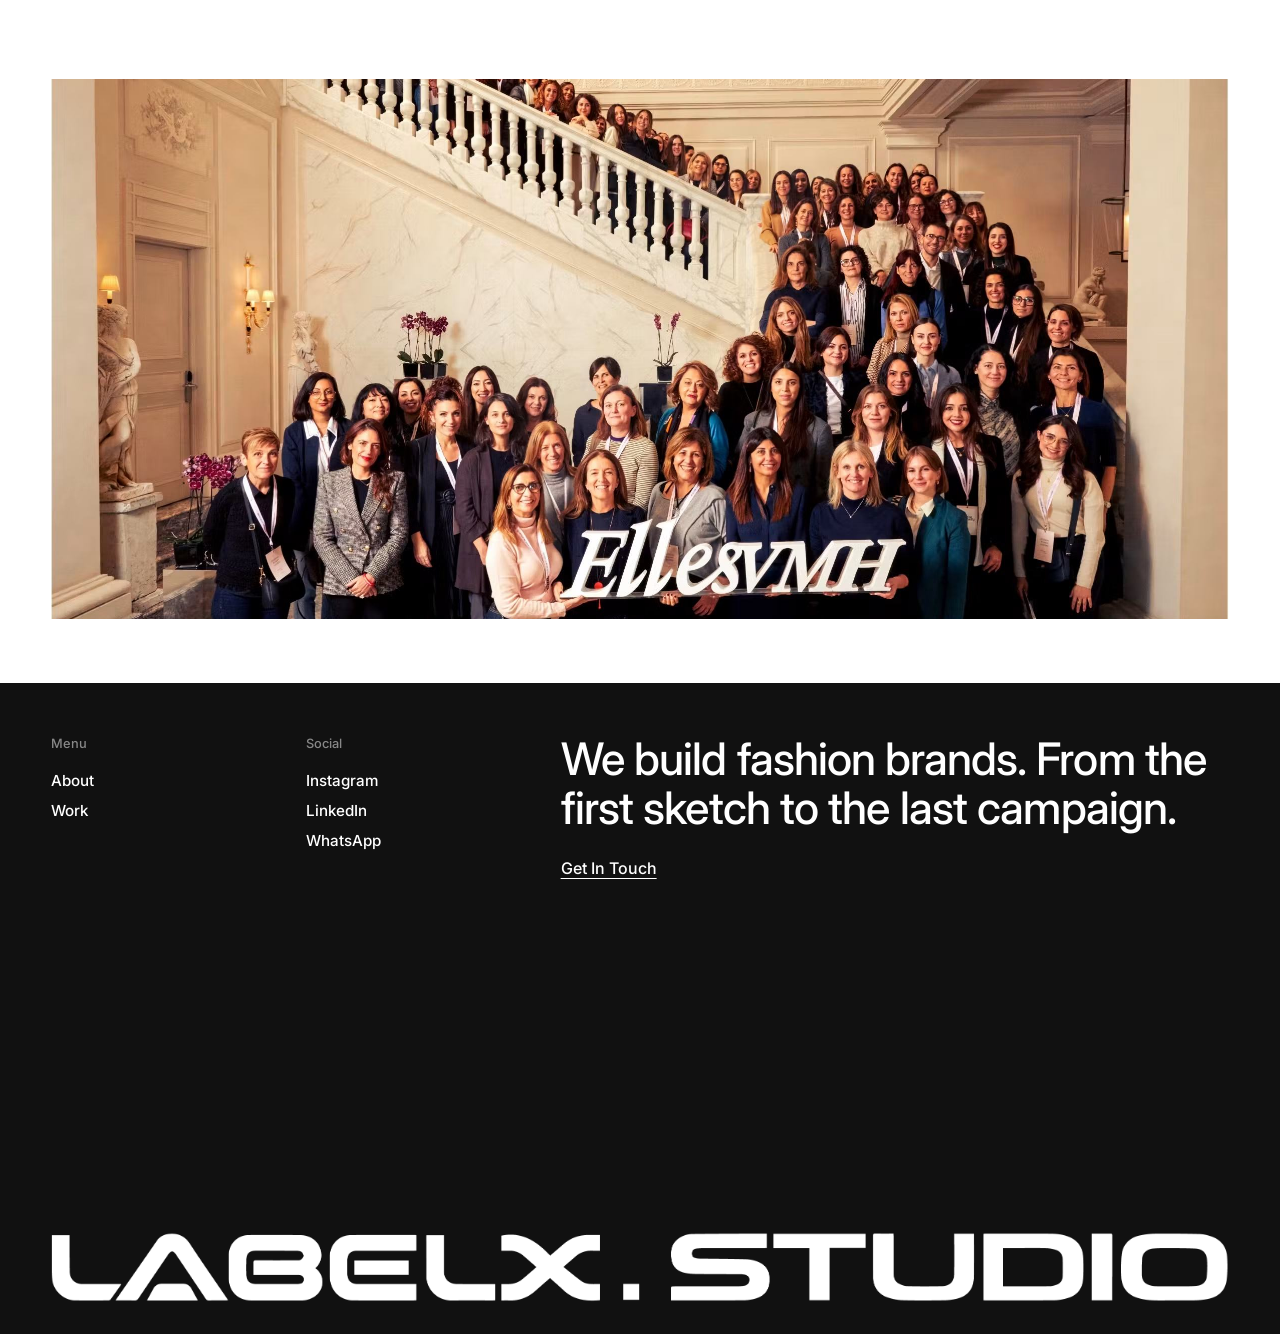
==== commit bc166a20: "Update about.html" ====
--- a/about.html
+++ b/about.html
@@ -63,11 +63,11 @@
   <section class="labelx-founder-section section-dark">
     <div class="founder-grid">
       <div class="founder-left">
-        <h2 class="founder-question">What happens when<br>Designer / Brand Builder /<br>/ Creative /
+        <h2 class="founder-question">What happens when<br>Designer / Brand Builder /<br> Creative /
           Entrepreneur<br>starts a studio?</h2>
         <div class="founder-bio" style="margin-top: 3rem;">
           <p><B>Every brand begins with a question, not an answer.</B></p> <br>
-          <p>For <U>Dilesh Gedela</U>, understanding the
+          <p>For <U>Dillesh Gedela</U>, understanding the
             business comes
             before shaping the brand. His experience across branding, product development, manufacturing, and digital
             informs a more connected approach to building brands.</p>
@@ -165,4 +165,4 @@
   <script src="main.js"></script>
 </body>
 
-</html>+</html>
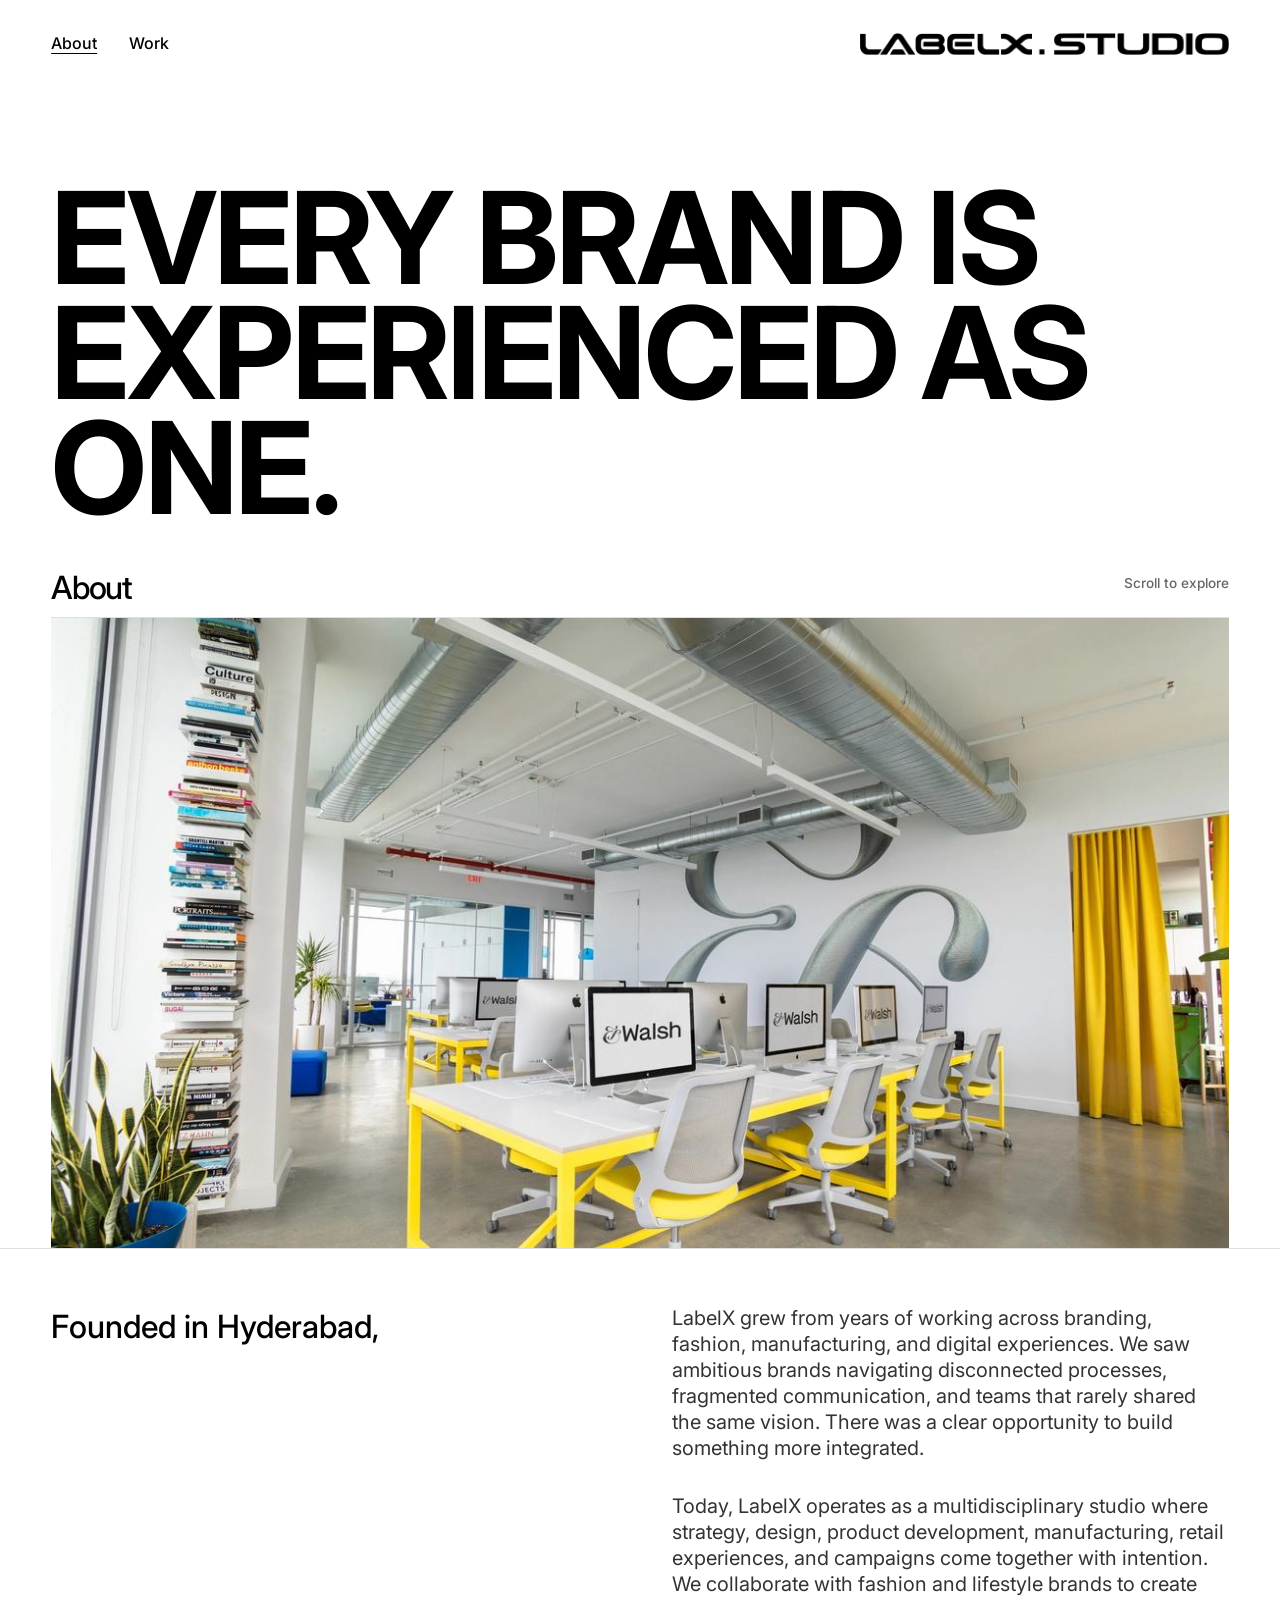
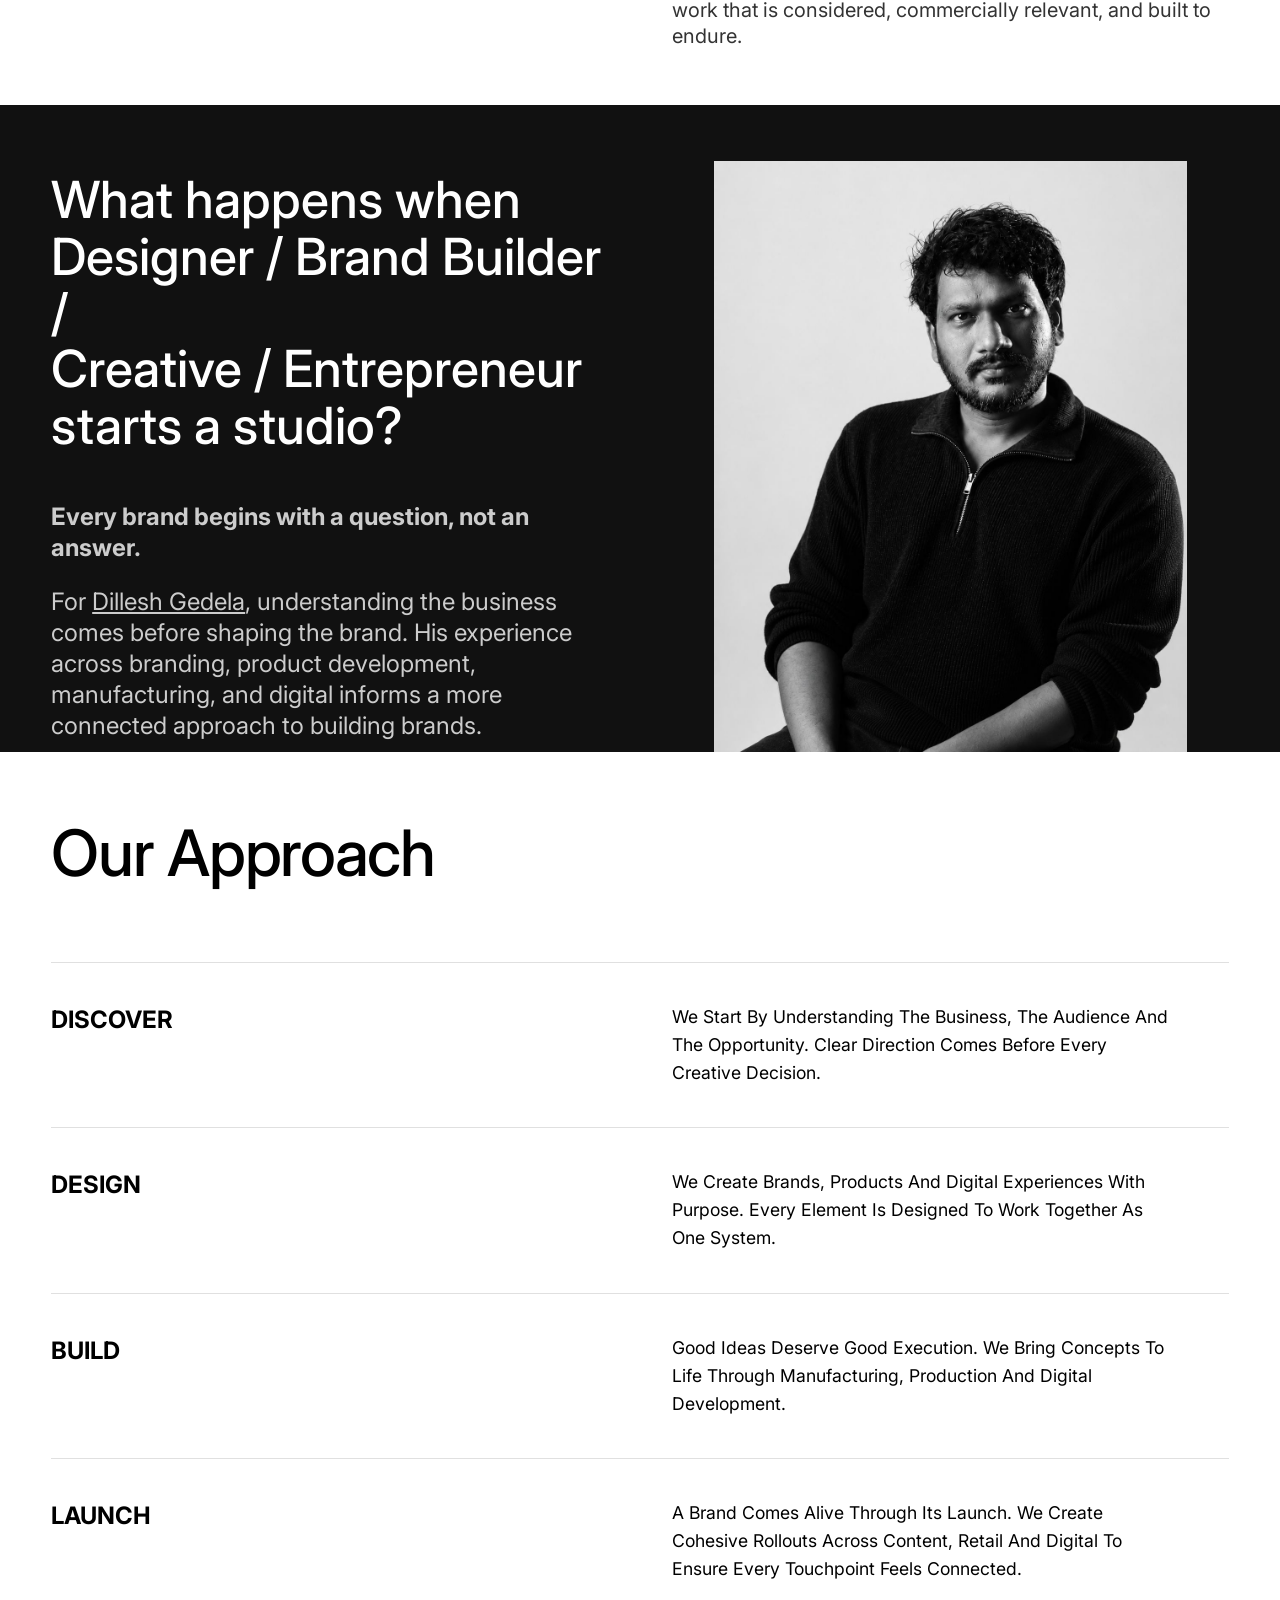
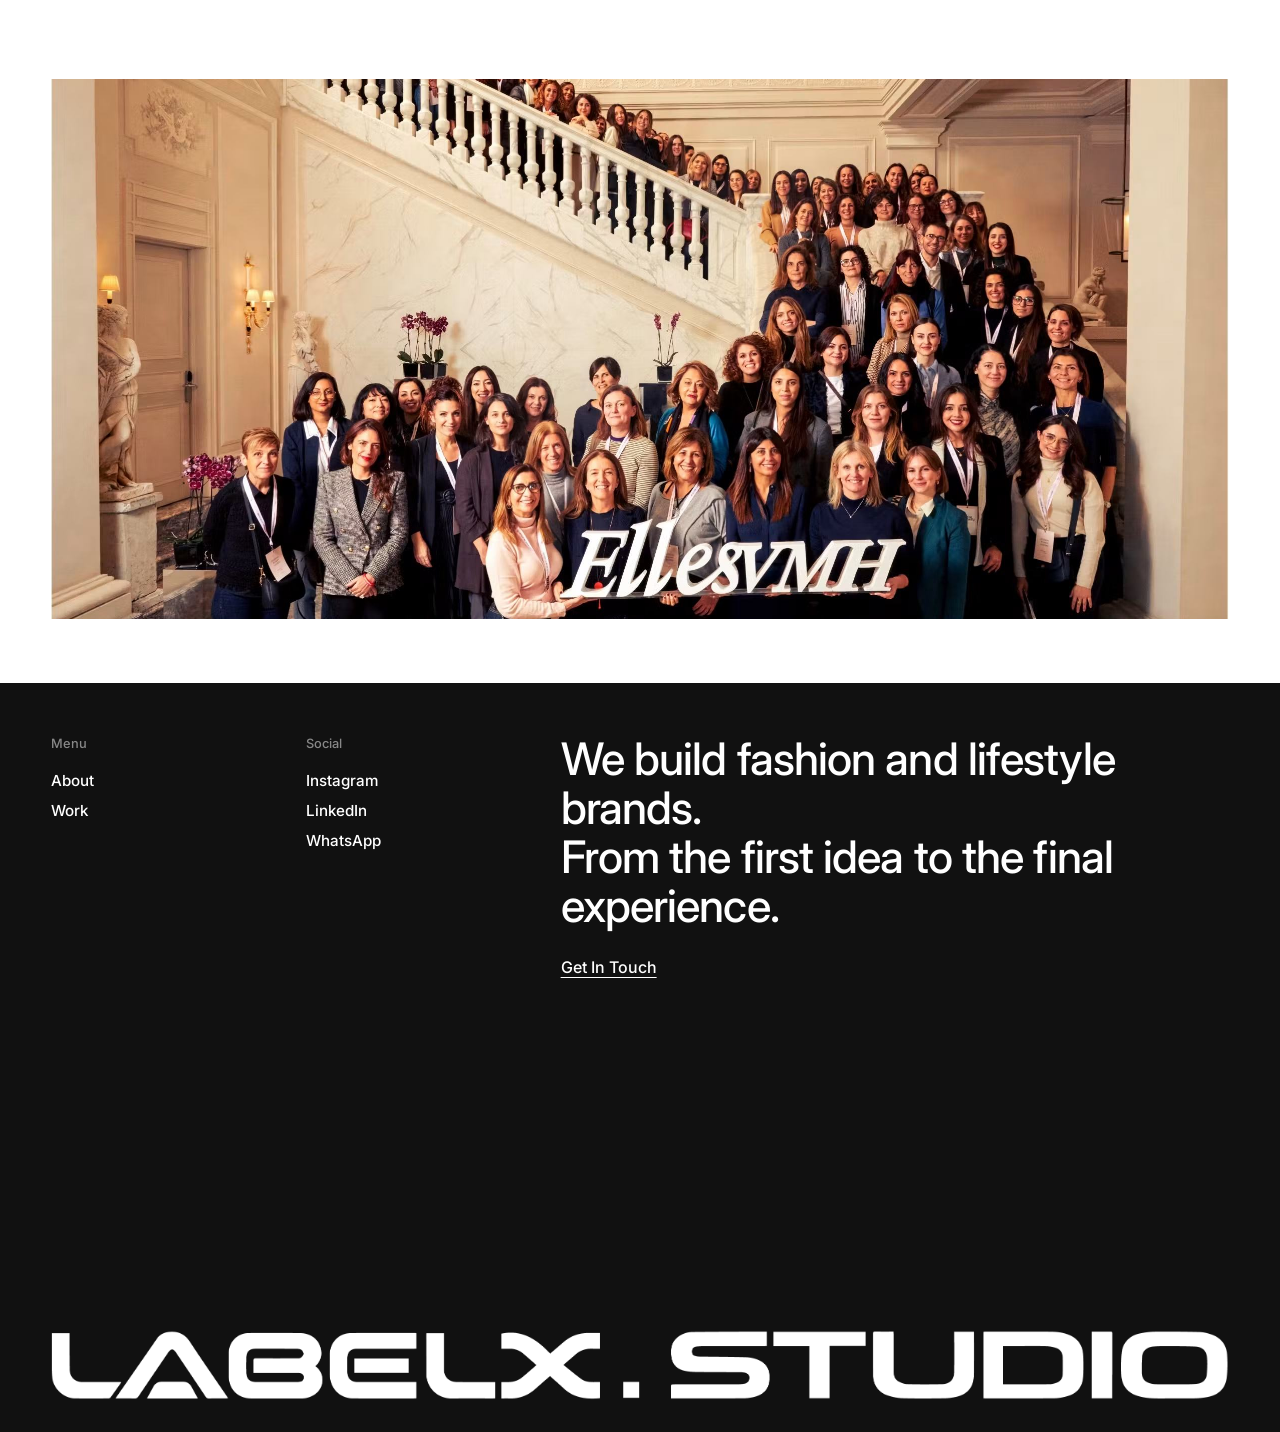
==== commit c2cb4714: "Add files via upload" ====
--- a/about.html
+++ b/about.html
@@ -147,13 +147,13 @@
       <div class="footer-social-col">
         <h4>Social</h4>
         <ul>
-          <li><a href="https://instagram.com" target="_blank">Instagram</a></li>
+          <li><a href="https://www.instagram.com/labelx.studio" target="_blank">Instagram</a></li>
           <li><a href="https://www.linkedin.com/company/labelx-studio" target="_blank">LinkedIn</a></li>
           <li><a href="https://wa.me/919866984469" target="_blank">WhatsApp</a></li>
         </ul>
       </div>
       <div class="footer-hero-col">
-        <h2>We build fashion brands. From the first sketch to the last campaign.</h2>
+        <h2>We build fashion and lifestyle brands.<br>From the first idea to the final experience.</h2>
         <a href="contact.html" class="get-in-touch">Get In Touch</a>
       </div>
     </div>
@@ -165,4 +165,4 @@
   <script src="main.js"></script>
 </body>
 
-</html>
+</html>
--- a/styles.css
+++ b/styles.css
@@ -143,7 +143,7 @@
 }
 
 .huge-headline {
-  font-size: clamp(4rem, 10vw, 9rem);
+  font-size: clamp(1.2rem, 4vw, 6rem);
   font-weight: 700;
   line-height: 0.9;
   letter-spacing: -0.02em;
@@ -569,7 +569,7 @@
 
 .service-image img {
   width: 100%;
-  aspect-ratio: 16/9;
+  aspect-ratio: 1/1;
   object-fit: cover;
 }
 
@@ -1517,7 +1517,7 @@
 
   /* Hero / Typography adjustments */
   .huge-headline {
-    font-size: clamp(2rem, 10vw, 3.5rem);
+    font-size: clamp(2rem, 5vw, 3.5rem);
     text-align: center;
     margin-top: 3rem;
     line-height: 1.1;
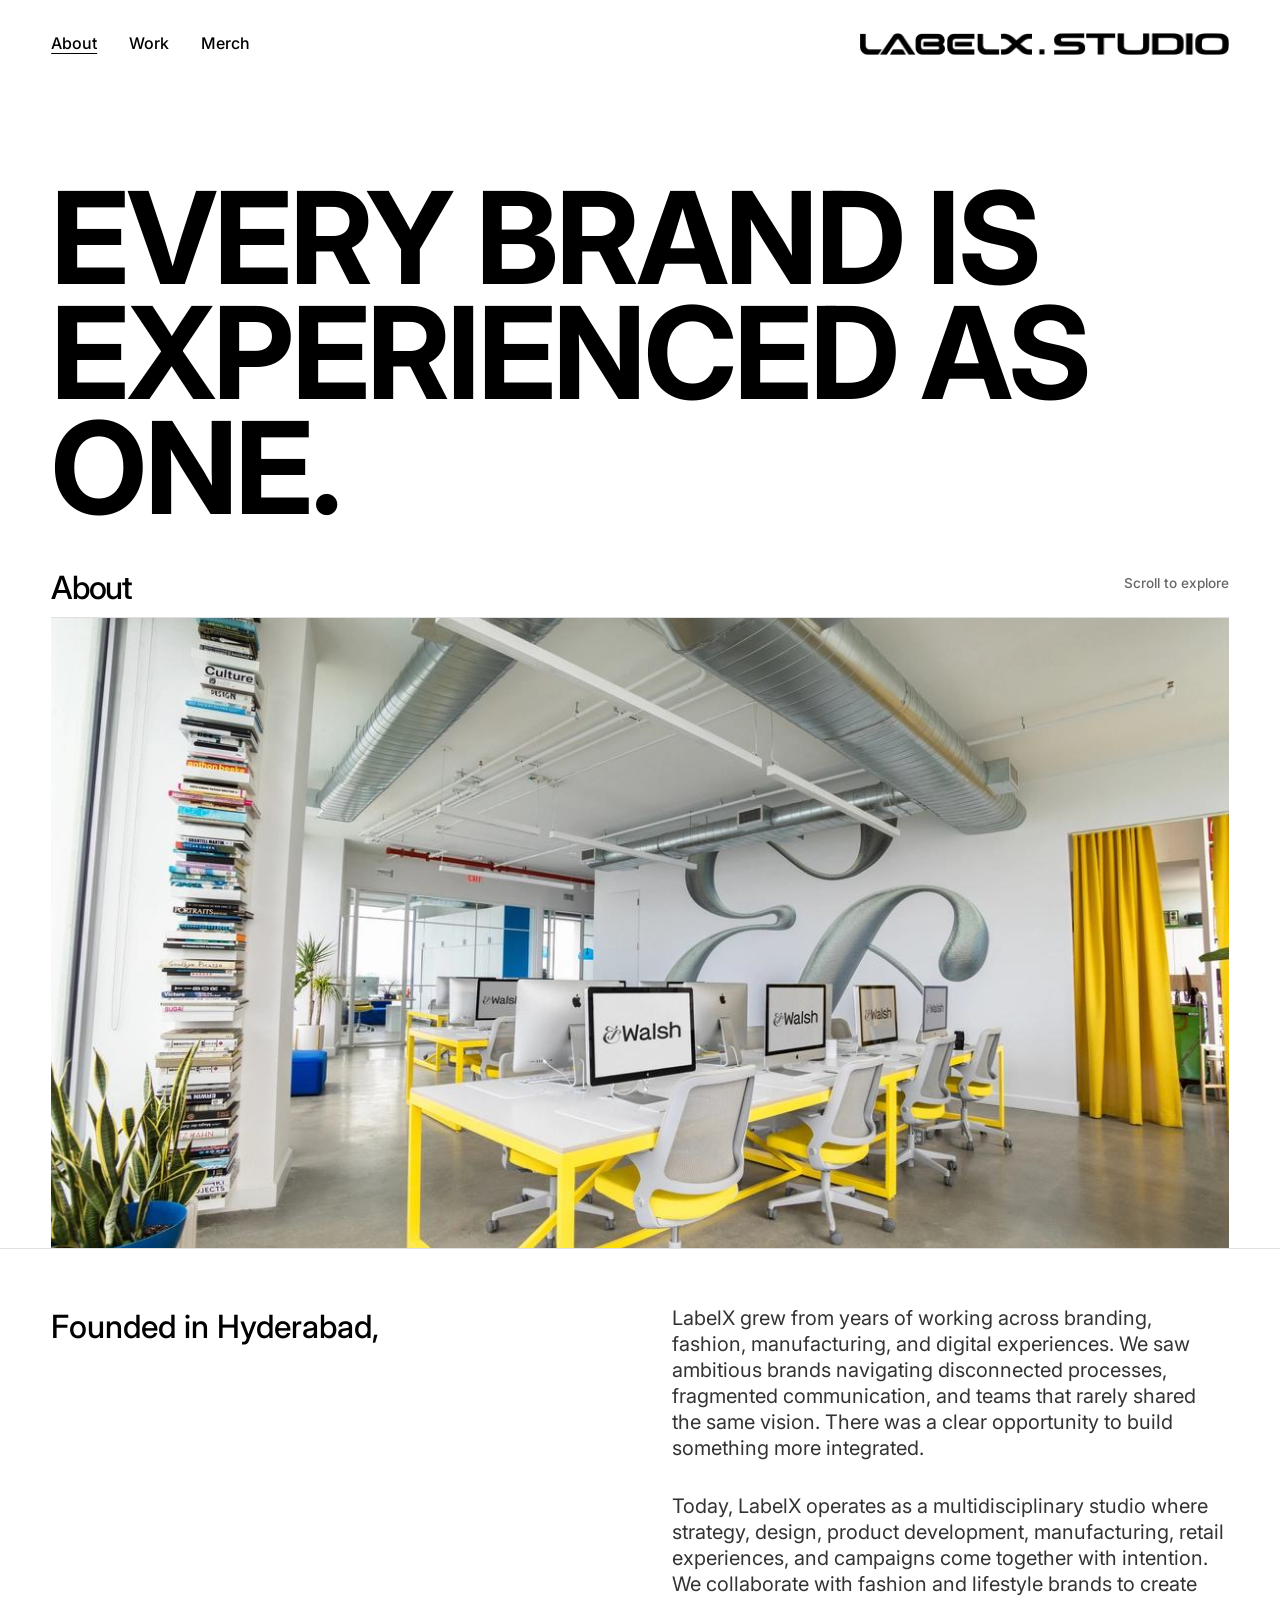
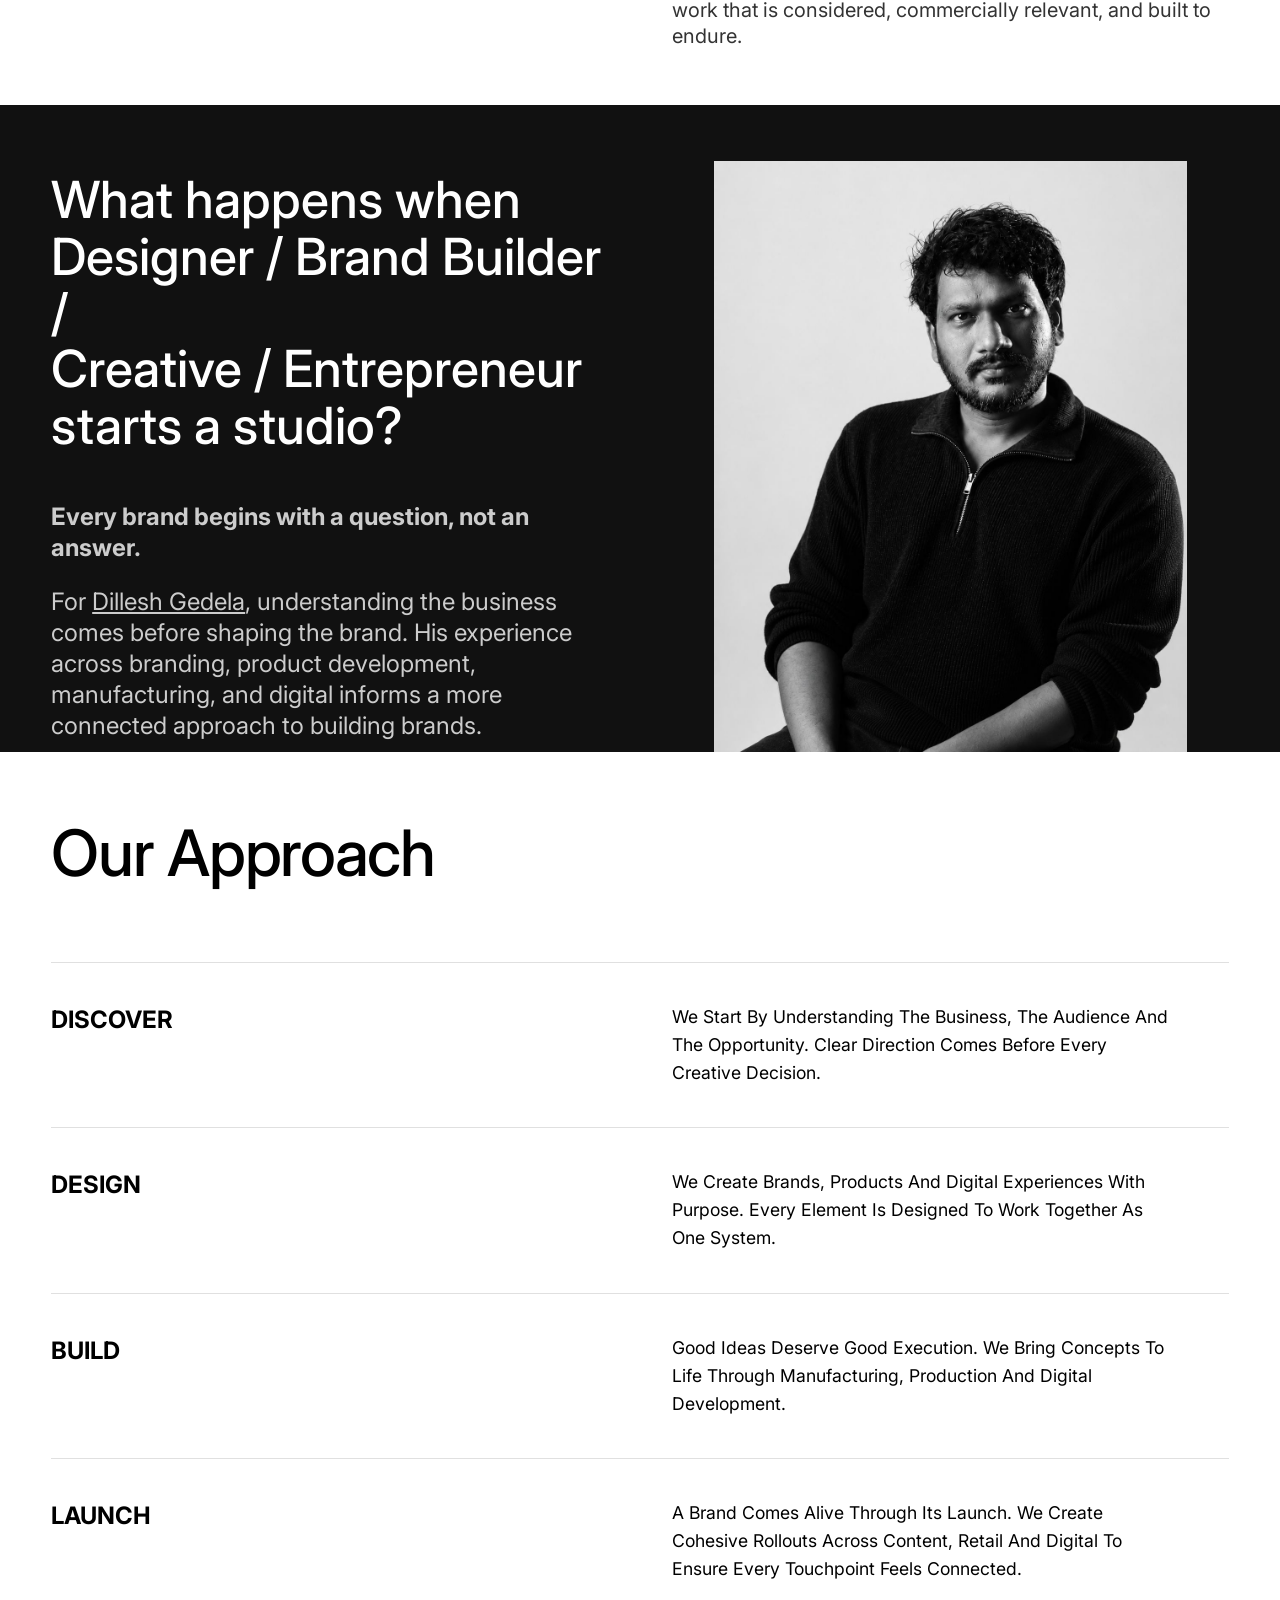
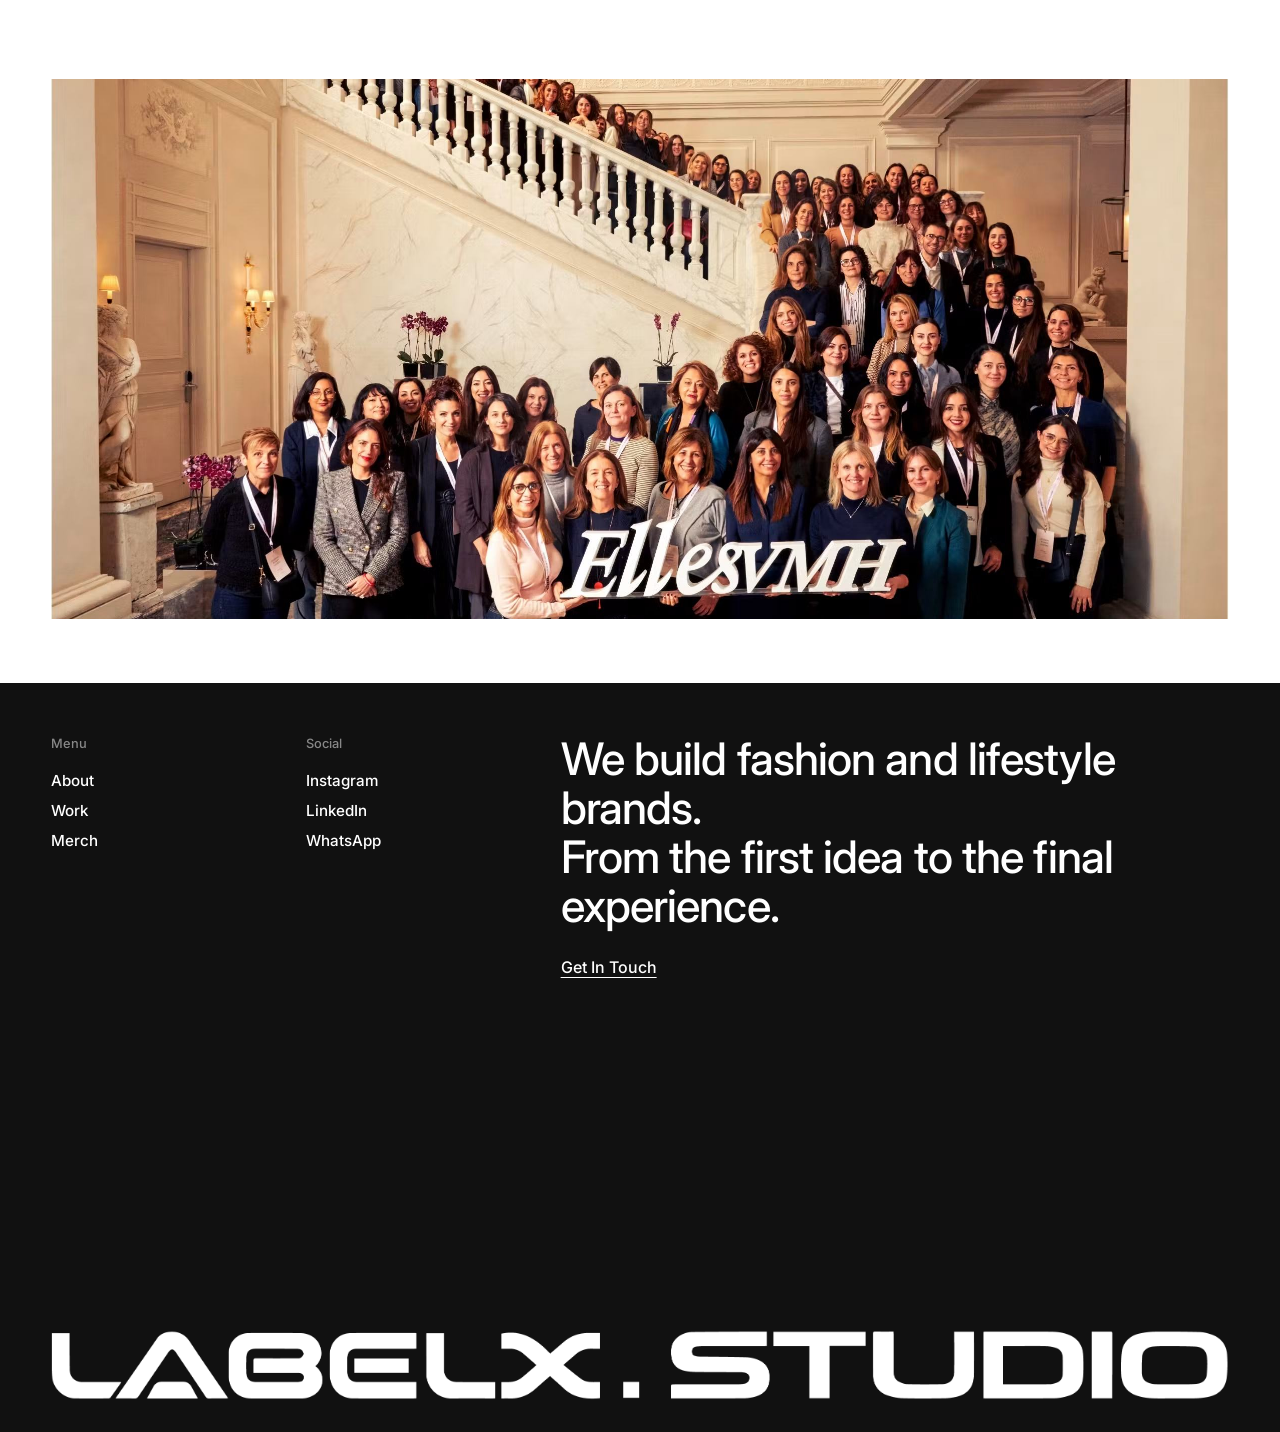
==== commit f76aa4c2: "Add merch landing page with lead capture form - merch.html: custom merch / branded apparel landing p" ====
--- a/about.html
+++ b/about.html
@@ -4,7 +4,7 @@
 <head>
   <meta charset="UTF-8" />
   <meta name="viewport" content="width=device-width, initial-scale=1.0" />
-  <title>About Ã¢â‚¬â€ LabelX Studio</title>
+  <title>About, LabelX Studio</title>
   <link href="https://fonts.googleapis.com/css2?family=Space+Grotesk:wght@300;400;500;600;700&display=swap"
     rel="stylesheet" />
   <link rel="stylesheet" href="styles.css" />
@@ -17,6 +17,7 @@
     <div class="nav-links">
       <a href="about.html" class="active">About</a>
       <a href="work.html">Work</a>
+      <a href="merch.html">Merch</a>
     </div>
     <div class="nav-logo">
       <a href="index.html">
@@ -142,6 +143,7 @@
         <ul>
           <li><a href="about.html">About</a></li>
           <li><a href="work.html">Work</a></li>
+          <li><a href="merch.html">Merch</a></li>
         </ul>
       </div>
       <div class="footer-social-col">
--- a/styles.css
+++ b/styles.css
@@ -1376,6 +1376,51 @@
   font-family: inherit;
   cursor: pointer;
   font-size: 1rem;
+  transition: opacity 0.2s ease;
+}
+
+.submit-btn:disabled {
+  opacity: 0.6;
+  cursor: not-allowed;
+}
+
+/* Form Status Messages */
+.form-status-msg {
+  display: none;
+  margin-top: 1.5rem;
+  padding: 1rem 1.25rem;
+  font-size: 0.95rem;
+  line-height: 1.5;
+  font-weight: 500;
+  border-radius: 2px;
+  animation: fadeInStatus 0.3s ease-in-out;
+}
+
+.form-status-msg.is-success {
+  display: block !important;
+  background-color: #f4fbf6;
+  color: #14532d;
+  border: 1px solid #bbf7d0;
+  border-left: 4px solid #16a34a;
+}
+
+.form-status-msg.is-error {
+  display: block !important;
+  background-color: #fef2f2;
+  color: #7f1d1d;
+  border: 1px solid #fecaca;
+  border-left: 4px solid #dc2626;
+}
+
+@keyframes fadeInStatus {
+  from {
+    opacity: 0;
+    transform: translateY(-4px);
+  }
+  to {
+    opacity: 1;
+    transform: translateY(0);
+  }
 }
 
 .apply-form-img {
